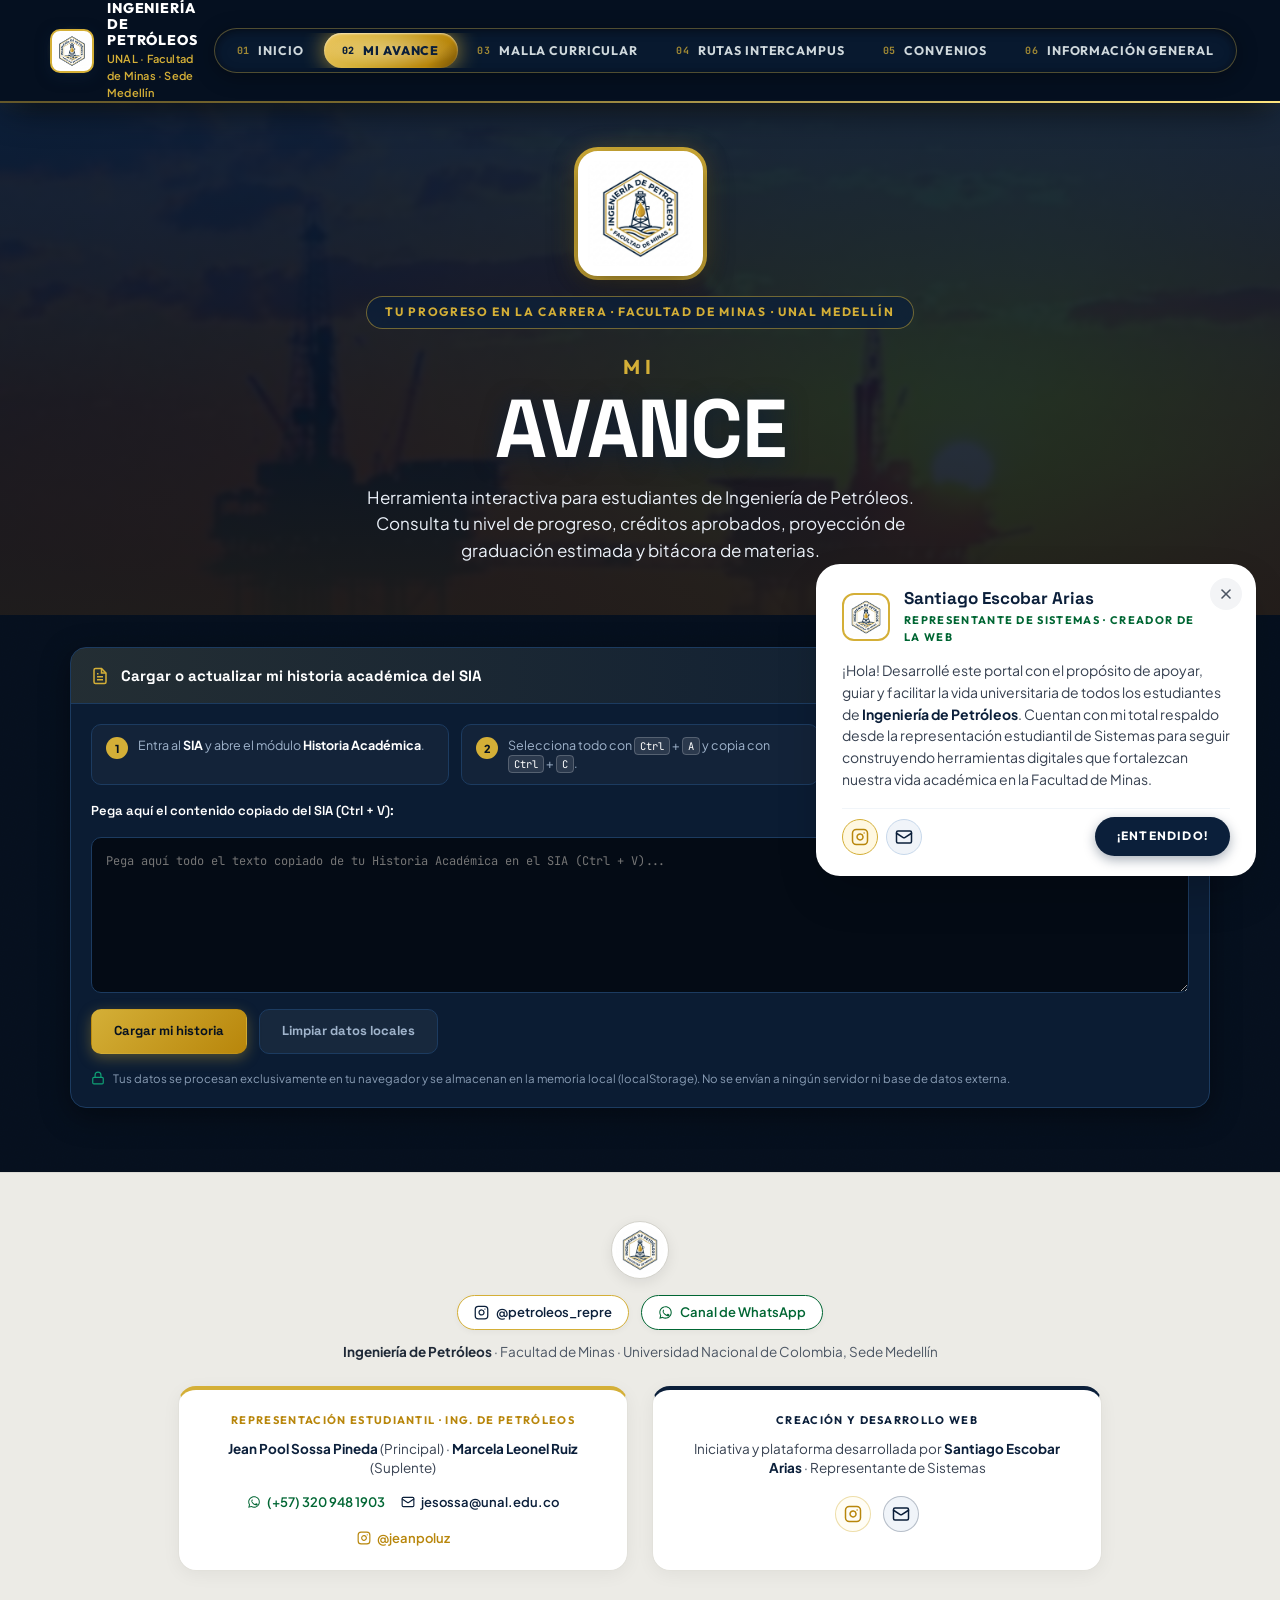
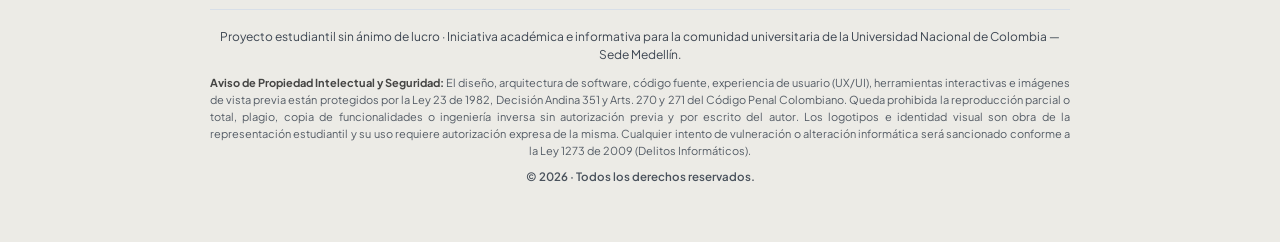
==== avance.html @ 47c6e3b4 "integración modulo Mi avance" ====
<!doctype html>
<!-- ==============================================================================
   PORTAL WEB OFICIAL · INGENIERÍA DE PETRÓLEOS · FACULTAD DE MINAS · UNAL MEDELLÍN
   Módulo Mi Avance: panel de progreso, proyección de graduación y bitácora académica.
   Plan 3533 · 172 créditos exigidos · Todos los derechos reservados © 2026.
   ============================================================================== -->
<html lang="es">
<head>
  <meta charset="utf-8">
  <meta name="viewport" content="width=device-width, initial-scale=1">
  <title>Mi Avance · Ingeniería de Petróleos UNAL Medellín</title>
  <meta name="description" content="Consulta tu nivel en la carrera de Ingeniería de Petróleos, tu proyección de graduación, créditos aprobados y materias cursadas a partir de tu historia académica del SIA.">
  <link rel="icon" type="image/png" href="img/logo-petroleos.png">
  <link rel="preconnect" href="https://fonts.googleapis.com">
  <link rel="preconnect" href="https://fonts.gstatic.com" crossorigin>
  <link rel="stylesheet" href="https://fonts.googleapis.com/css2?family=Space+Grotesk:wght@500;600;700&family=Outfit:wght@400;500;600;700;800;900&family=Plus+Jakarta+Sans:ital,wght@0,400;0,500;0,600;0,700;0,800;1,400;1,600&family=JetBrains+Mono:wght@500;700&display=swap">
  <link rel="stylesheet" href="css/base.css">
  <link rel="stylesheet" href="css/avance.css">
</head>
<body data-pagina="avance">

  <div id="barra"></div>

  <!-- PORTADA -->
  <section class="portada portada--corta foto foto--panoramica">
    <div class="contenedor portada__contenido">
      <div class="portada__logo-wrap">
        <img class="portada__logo" src="img/logo-petroleos.png" alt="Logo de Ingeniería de Petróleos · Facultad de Minas" width="115" height="115">
      </div>
      <p class="portada__lugar">Tu progreso en la carrera · Facultad de Minas · UNAL Medellín</p>
      <h1 class="portada__titulo">
        <span class="portada__antetitulo">Mi</span>
        <span class="letras-varsity">Avance</span>
      </h1>
      <p class="portada__texto">Herramienta interactiva para estudiantes de Ingeniería de Petróleos. Consulta tu nivel de progreso, créditos aprobados, proyección de graduación estimada y bitácora de materias.</p>
    </div>
  </section>

  <main>
    <section class="seccion avance" aria-label="Mi avance en la carrera">
      <div class="contenedor avance__contenedor">

        <!-- ENTRADA: CARGAR / ACTUALIZAR HISTORIA ACADÉMICA -->
        <details class="entrada" id="entrada" open>
          <summary class="entrada__resumen">
            <span class="entrada__resumen-icono" aria-hidden="true">
              <svg viewBox="0 0 24 24" fill="none" stroke="currentColor" stroke-width="2" width="18" height="18"><path d="M14 2H6a2 2 0 0 0-2 2v16a2 2 0 0 0 2 2h12a2 2 0 0 0 2-2V8z"/><polyline points="14 2 14 8 20 8"/><line x1="16" y1="13" x2="8" y2="13"/><line x1="16" y1="17" x2="8" y2="17"/><polyline points="10 9 9 9 8 9"/></svg>
            </span>
            <span class="entrada__resumen-texto">Cargar o actualizar mi historia académica del SIA</span>
            <span class="entrada__resumen-flecha" aria-hidden="true">▼</span>
          </summary>
          <div class="entrada__cuerpo">
            <ol class="entrada__pasos">
              <li><b>1</b><span>Entra al <strong>SIA</strong> y abre el módulo <strong>Historia Académica</strong>.</span></li>
              <li><b>2</b><span>Selecciona todo con <kbd>Ctrl</kbd> + <kbd>A</kbd> y copia con <kbd>Ctrl</kbd> + <kbd>C</kbd>.</span></li>
              <li><b>3</b><span>Pega aquí abajo y dale <strong>Cargar mi historia</strong>.</span></li>
            </ol>
            <label class="entrada__etiqueta" for="historia-texto">Pega aquí el contenido copiado del SIA (Ctrl + V):</label>
            <textarea id="historia-texto" class="entrada__texto" rows="7" spellcheck="false" placeholder="Pega aquí todo el texto copiado de tu Historia Académica en el SIA (Ctrl + V)..."></textarea>
            <p class="entrada__error" id="entrada-error" role="alert" hidden></p>
            <div class="entrada__acciones">
              <button type="button" class="boton-juego" id="btn-guardar">Cargar mi historia</button>
              <button type="button" class="boton-juego boton-juego--suave" id="btn-borrar">Limpiar datos locales</button>
            </div>
            <p class="entrada__privacidad">
              <svg viewBox="0 0 24 24" fill="none" stroke="currentColor" stroke-width="2" width="14" height="14" aria-hidden="true"><rect width="18" height="11" x="3" y="11" rx="2" ry="2"/><path d="M7 11V7a5 5 0 0 1 10 0v4"/></svg>
              <span>Tus datos se procesan exclusivamente en tu navegador y se almacenan en la memoria local (localStorage). No se envían a ningún servidor ni base de datos externa.</span>
            </p>
          </div>
        </details>

        <!-- PANTALLA DE JUEGO / AVANCE -->
        <div id="avance-juego" hidden></div>

      </div>
    </section>
  </main>

  <div id="pie"></div>

  <!-- SCRIPTS -->
  <script src="js/comun.js"></script>
  <script src="js/avance-lector.js"></script>
  <script src="js/avance.js"></script>
</body>
</html>
---- css/base.css ----
/**
 * PLATAFORMA DIGITAL · INGENIERÍA DE PETRÓLEOS (UNAL MEDELLÍN)
 * Diseño y Estilos por: Santiago Escobar Arias · Representante de Sistemas
 * © 2026 Santiago Escobar Arias. Todos los derechos reservados.
 * Obra protegida por la Ley 23 de 1982 y Decisión 351 (CAN).
 */
/* =========================================================
   INGENIERÍA DE PETRÓLEOS · UNAL MEDELLÍN — ESTILOS COMUNES
   Los usan todas las páginas (módulos).
   1. Variables y base
   2. Fondos con fotos
   3. Barra superior y navegación
   4. Portada
   5. Títulos de sección y mensajes
   6. Pie (Diseño con dos tarjetas oficiales)
   7. Mensaje flotante de bienvenida (Diseño modal oficial)
   ========================================================= */


/* ---------- 1. Variables y base ---------- */

:root {
  /* Paleta Oficial Ingeniería de Petróleos */
  --azul-petroleo: #0B1F3A;        /* Primario: Profundo, navegación, encabezados */
  --dorado-ambar: #D4AF37;         /* Acento: Dorado / Ámbar de hidrocarburos y excelencia */
  --dorado-suave: #FBF4D8;         /* Fondo suave de insignias y elementos secundarios */
  --negro-crudo: #1C1C1C;          /* Secundario: Contraste profundo, texto principal */
  --verde-minas: #006633;          /* Institucional: Verde oficial Facultad de Minas */
  --gris-arena: #F5F7FA;           /* Fondo claro: Gris arena moderno y limpio */
  --azul-acero: #1A3E6D;

  /* Aliases para compatibilidad total con módulos existentes */
  --azul-marino: #0B1F3A;          /* Garantiza alto contraste en tabs, modales y textos */
  --verde-bosque: #006633;
  --turquesa: #D4AF37;
  --lima-vibrante: #D4AF37;
  --lima-suave: #FBF4D8;

  --color-primario: var(--azul-petroleo);
  --color-acento: var(--dorado-ambar);
  --color-secundario: var(--negro-crudo);
  --color-institucional: var(--verde-minas);

  --azul: #0B1F3A;
  --azul-oscuro: #061120;
  --azul-brillante: #1E4E8C;
  --papel: #F5F7FA;
  --tinta: #1C1C1C;
  --tinta-suave: #2E3845;
  --gris: #5A697A;
  --linea: #D8DFE8;

  /* Colores de los componentes de la malla */
  --fundamentacion: #0E4B75;       /* Azul Geológico / Ciencias Básicas */
  --disciplinar: #0B1F3A;          /* Azul Petróleo Profundo (Profesional / Disciplinar) */
  --libre: #D4AF37;                /* Dorado / Ámbar (Libre Elección) */

  /* Tipografías modernas para Ingeniería de Petróleos */
  --letra-titulo: 'Space Grotesk', 'Outfit', -apple-system, BlinkMacSystemFont, "Segoe UI", Roboto, sans-serif;
  --letra-universidad: 'Outfit', 'Plus Jakarta Sans', -apple-system, BlinkMacSystemFont, "Segoe UI", Roboto, sans-serif;
  --letra-texto: 'Plus Jakarta Sans', -apple-system, BlinkMacSystemFont, "Segoe UI", Roboto, sans-serif;
  --letra-codigo: 'JetBrains Mono', monospace;
  --letra-estrecha: 'Plus Jakarta Sans', -apple-system, BlinkMacSystemFont, "Segoe UI", Roboto, sans-serif;
}

*, *::before, *::after { box-sizing: border-box; }
[hidden] { display: none !important; }

html { scroll-behavior: smooth; }

body {
  margin: 0;
  font-family: var(--letra-texto);
  line-height: 1.55;
  color: var(--tinta);
  background: url(../img/textura.svg), var(--papel);
}

h1, h2, h3, h4, p { margin: 0; }
svg { display: block; }
button { font: inherit; color: inherit; cursor: pointer; }
a { color: var(--azul-brillante); }

.contenedor {
  width: min(1180px, 100% - 32px);
  margin-inline: auto;
}

.solo-lectores {
  position: absolute;
  width: 1px; height: 1px;
  overflow: hidden;
  clip-path: inset(50%);
  white-space: nowrap;
}

@keyframes aparecer {
  from { opacity: 0; transform: translateY(8px); }
  to { opacity: 1; transform: none; }
}


/* ---------- 2. Fondos con fotos de la Facultad de Minas / Entorno Energético ---------- */

.foto {
  position: relative;
  isolation: isolate;
  overflow: hidden;
  background-color: var(--azul-petroleo);
}
.foto::before,
.foto::after {
  content: '';
  position: absolute;
  z-index: -1;
}
.foto::before {
  inset: -14px;
  background-size: cover;
  background-position: center;
  filter: blur(2px);
}
.foto::after {
  inset: 0;
  background: linear-gradient(180deg, rgba(11, 31, 58, 0.94) 0%, rgba(7, 20, 38, 0.88) 58%, rgba(28, 28, 28, 0.96) 100%);
}
.foto--entrada::before { background-image: url(../img/campus-entrada.jpg); }
.foto--panoramica::before,
.foto--edificio::before { background-image: url(../img/campus-edificio.jpg); }


/* ---------- 3. Barra superior y navegación ---------- */

.barra {
  position: sticky;
  top: 0;
  z-index: 100;
  background: rgba(6, 17, 33, 0.92);
  backdrop-filter: blur(20px);
  -webkit-backdrop-filter: blur(20px);
  border-bottom: 2px solid rgba(212, 175, 55, 0.45);
  box-shadow: 0 12px 36px -10px rgba(0, 0, 0, 0.8), 0 0 20px rgba(212, 175, 55, 0.1);
  transition: background .2s ease, box-shadow .2s ease;
}

/* Línea de oleoducto / haz de energía superior */
.barra::after {
  content: '';
  position: absolute;
  bottom: -2px;
  left: 0;
  right: 0;
  height: 2px;
  background: linear-gradient(90deg, 
    transparent 0%, 
    rgba(212, 175, 55, 0.2) 15%, 
    #FFE57F 50%, 
    rgba(212, 175, 55, 0.2) 85%, 
    transparent 100%);
  background-size: 200% 100%;
  animation: flujoPipeline 6s linear infinite;
  pointer-events: none;
}

@keyframes flujoPipeline {
  0% { background-position: 100% 0; }
  100% { background-position: -100% 0; }
}

.barra__contenido {
  display: flex;
  align-items: center;
  justify-content: space-between;
  gap: 16px;
  min-height: 68px;
}

.barra__marca {
  display: flex;
  align-items: center;
  gap: 13px;
  color: #fff;
  text-decoration: none;
  transition: transform .2s ease;
}

.barra__marca:hover {
  transform: translateY(-1px);
}

.barra__escudo {
  width: 44px;
  height: 44px;
  flex: none;
  display: flex;
  align-items: center;
  justify-content: center;
  position: relative;
}

.barra__escudo-halo {
  position: absolute;
  inset: -4px;
  border-radius: 14px;
  background: radial-gradient(circle, rgba(212, 175, 55, 0.6) 0%, transparent 70%);
  opacity: 0.6;
  animation: haloBreathing 3s ease-in-out infinite alternate;
  pointer-events: none;
}

@keyframes haloBreathing {
  0% { transform: scale(0.95); opacity: 0.3; }
  100% { transform: scale(1.12); opacity: 0.8; }
}

.barra__escudo-img {
  width: 44px;
  height: 44px;
  border-radius: 10px;
  object-fit: contain;
  padding: 2px;
  border: 2px solid var(--dorado-ambar);
  background: #ffffff;
  display: block;
  box-shadow: 0 4px 14px rgba(11, 31, 58, 0.5);
  position: relative;
  z-index: 1;
}

.barra__texto {
  display: flex;
  flex-direction: column;
}

.barra__carrera-nombre {
  font-family: var(--letra-universidad);
  font-size: 14px;
  font-weight: 800;
  line-height: 1.15;
  letter-spacing: .06em;
  text-transform: uppercase;
  color: #ffffff;
}

.barra__carrera-facultad {
  font-family: var(--letra-texto);
  font-size: 11px;
  letter-spacing: .02em;
  color: var(--dorado-ambar);
  font-weight: 600;
  margin-top: 2px;
}

/* =========================================================
   MANIFOLD DE NAVEGACIÓN: OLEODUCTO DINÁMICO DE CRUDO
   ========================================================= */

.nav-manifold {
  position: relative;
  display: inline-flex;
  align-items: center;
  background: rgba(11, 31, 58, 0.65);
  border: 1.5px solid rgba(212, 175, 55, 0.35);
  border-radius: 999px;
  padding: 4px;
  box-shadow: inset 0 2px 10px rgba(0, 0, 0, 0.5), 0 4px 20px rgba(0, 0, 0, 0.35);
  isolation: isolate;
}

/* Tubería / Pista interna del fluido */
.nav-manifold__tuberia {
  position: absolute;
  inset: 4px;
  border-radius: 999px;
  pointer-events: none;
  overflow: hidden;
  z-index: 1;
}

/* El bloque o gota de crudo líquido que se desplaza hacia la pestaña seleccionada */
.nav-manifold__crudo-slider {
  position: absolute;
  top: 0;
  bottom: 0;
  left: 0;
  width: 0;
  border-radius: 999px;
  background: linear-gradient(135deg, #ECC862 0%, #D4AF37 40%, #B8860B 80%, #704E07 100%);
  box-shadow: 0 0 22px rgba(212, 175, 55, 0.75), inset 0 1px 2px rgba(255, 255, 255, 0.6);
  pointer-events: none;
  transform-origin: center;
  will-change: left, width, transform;
}

/* Estilo y onda de viscosidad mientras el crudo viaja */
.nav-manifold__crudo-slider.is-fluyendo {
  background: linear-gradient(90deg, 
    #704E07 0%, 
    #B8860B 20%, 
    #FFE57F 50%, 
    #D4AF37 80%, 
    #704E07 100%);
  background-size: 200% 100%;
  animation: crudoSurge .45s linear infinite;
  box-shadow: 0 0 28px rgba(255, 229, 127, 0.9), inset 0 0 8px rgba(255, 255, 255, 0.8);
}

@keyframes crudoSurge {
  0% { background-position: 100% 0; }
  100% { background-position: -100% 0; }
}

.crudo-slider__onda {
  position: absolute;
  inset: 0;
  border-radius: 999px;
  background: radial-gradient(ellipse at 50% 50%, rgba(255, 255, 255, 0.45) 0%, transparent 70%);
  opacity: 0.7;
}

.crudo-slider__gota {
  position: absolute;
  right: -4px;
  top: 50%;
  transform: translateY(-50%);
  width: 8px;
  height: 8px;
  border-radius: 50%;
  background: #FFE57F;
  box-shadow: 0 0 8px #FFE57F;
  opacity: 0;
  transition: opacity .2s;
}

.nav-manifold__crudo-slider.is-fluyendo .crudo-slider__gota {
  opacity: 1;
}

/* Estaciones de la tubería */
.nav-manifold__estaciones {
  position: relative;
  z-index: 2;
  display: flex;
  align-items: center;
  gap: 2px;
}

.nav-estacion {
  position: relative;
  display: inline-flex;
  align-items: center;
  gap: 8px;
  padding: 8px 18px;
  border-radius: 999px;
  text-decoration: none;
  font-family: var(--letra-universidad);
  font-size: 12.5px;
  font-weight: 700;
  letter-spacing: .07em;
  text-transform: uppercase;
  color: #CFD8DC;
  background: transparent;
  border: none;
  white-space: nowrap;
  cursor: pointer;
  transition: color .2s ease;
  user-select: none;
}

.nav-estacion__cod {
  font-family: var(--letra-codigo);
  font-size: 10px;
  color: var(--dorado-ambar);
  opacity: 0.75;
  transition: color .2s, opacity .2s;
}

.nav-estacion:hover {
  color: #FFE57F;
}

.nav-estacion:hover .nav-estacion__cod {
  opacity: 1;
  color: #FFE57F;
}

/* Pestaña activa: iluminada directamente por el crudo líquido */
.nav-estacion.is-activa {
  color: var(--azul-petroleo) !important;
  font-weight: 800;
}

.nav-estacion.is-activa .nav-estacion__cod {
  color: var(--azul-petroleo) !important;
  opacity: 1;
  font-weight: 800;
}

.nav-estacion__pulso {
  width: 6px;
  height: 6px;
  border-radius: 50%;
  background: var(--azul-petroleo);
  box-shadow: 0 0 0 0 rgba(11, 31, 58, 0.6);
  animation: pulsoEstacion 1.8s infinite;
  margin-left: 2px;
}

@keyframes pulsoEstacion {
  0% { box-shadow: 0 0 0 0 rgba(11, 31, 58, 0.8); }
  70% { box-shadow: 0 0 0 6px rgba(11, 31, 58, 0); }
  100% { box-shadow: 0 0 0 0 rgba(11, 31, 58, 0); }
}

.nav-estacion:focus-visible {
  outline: 2px solid var(--dorado-ambar);
  outline-offset: 2px;
}

/* Botón menú móvil (oculto en pantallas grandes) */
.barra__boton-menu {
  display: none;
  align-items: center;
  gap: 8px;
  padding: 8px 14px;
  border-radius: 999px;
  border: 1.5px solid rgba(212, 175, 55, 0.4);
  background: rgba(255, 255, 255, 0.08);
  color: #fff;
  font-family: var(--letra-universidad);
  font-size: 12px;
  letter-spacing: .1em;
  text-transform: uppercase;
  font-weight: 600;
  transition: background .15s, border-color .15s, color .15s, transform .1s;
}
.barra__boton-menu:hover {
  background: rgba(255, 255, 255, 0.2);
  border-color: #fff;
}
.barra__boton-menu:active {
  transform: scale(0.97);
}
.barra__boton-menu:focus-visible {
  outline: 3px solid var(--dorado-ambar);
  outline-offset: 2px;
}
.barra__icono {
  width: 18px;
  height: 18px;
  display: flex;
  align-items: center;
  justify-content: center;
}
.barra__icono svg {
  width: 18px;
  height: 18px;
}
.barra__icono--cerrar {
  display: none;
}

/* Estado abierto en la barra */
.barra.is-menu-abierto .barra__boton-menu {
  background: #fff;
  color: var(--azul-petroleo);
  border-color: var(--dorado-ambar);
}
.barra.is-menu-abierto .barra__icono--abrir {
  display: none;
}
.barra.is-menu-abierto .barra__icono--cerrar {
  display: flex;
}


/* ---------- 4. Portada ---------- */

.portada__contenido {
  display: flex;
  flex-direction: column;
  align-items: center;
  text-align: center;
  padding: 72px 0 80px;
}
.portada--corta .portada__contenido { padding: 48px 0 52px; }

.portada__lugar {
  display: inline-flex;
  align-items: center;
  gap: 8px;
  padding: 6px 18px;
  border-radius: 999px;
  background: rgba(11, 31, 58, 0.75);
  border: 1.5px solid rgba(212, 175, 55, 0.5);
  color: var(--dorado-ambar);
  font-family: var(--letra-universidad);
  font-size: 12px;
  font-weight: 700;
  letter-spacing: .14em;
  text-transform: uppercase;
  margin-bottom: 16px;
  backdrop-filter: blur(8px);
}
.portada__titulo { margin-top: 6px; }
.portada__antetitulo {
  display: block;
  font-family: var(--letra-universidad);
  font-size: clamp(14px, 2.2vw, 20px);
  letter-spacing: .25em;
  text-transform: uppercase;
  color: var(--dorado-ambar);
  font-weight: 700;
  margin-bottom: 6px;
}

/* Tipografía de portada moderna para Petróleos */
.letras-varsity {
  position: relative;
  display: inline-block;
  font-family: var(--letra-titulo);
  font-weight: 800;
  font-size: clamp(48px, 9vw, 98px);
  line-height: 1;
  letter-spacing: -0.02em;
  text-transform: uppercase;
  color: #ffffff;
  text-shadow: 0 4px 22px rgba(11, 31, 58, 0.85);
}
.portada--corta .letras-varsity { font-size: clamp(40px, 7vw, 82px); }
.letras-varsity--sub {
  display: block;
  margin-top: 4px;
  font-size: clamp(44px, 8.5vw, 92px);
  letter-spacing: -0.01em;
  background: linear-gradient(135deg, #FFE57F 0%, #D4AF37 50%, #F5C518 100%);
  -webkit-background-clip: text;
  -webkit-text-fill-color: transparent;
  filter: drop-shadow(0 4px 18px rgba(11, 31, 58, 0.7));
}
.letras-varsity::before {
  display: none;
}

.portada__logo-wrap {
  margin-bottom: 20px;
}
.portada__logo {
  width: 125px;
  height: 125px;
  border-radius: 20px;
  object-fit: contain;
  padding: 6px;
  border: 4px solid #fff;
  box-shadow: 0 10px 30px rgba(0, 0, 0, .45), 0 0 0 4px var(--dorado-ambar), 0 0 24px rgba(212, 175, 55, 0.35);
  background: #fff;
  display: block;
  margin: 0 auto;
  transition: transform .25s ease;
}
.portada__logo:hover {
  transform: scale(1.05);
}

.portada__subtitulo {
  margin-top: 14px;
  font-family: var(--letra-titulo);
  font-size: clamp(24px, 4.2vw, 44px);
  letter-spacing: .02em;
  text-transform: uppercase;
  font-weight: 700;
  color: #fff;
}
.portada__texto {
  max-width: 620px;
  margin-top: 14px;
  font-size: 17px;
  color: #eaf0f8;
}

.portada__cifras {
  display: flex;
  flex-wrap: wrap;
  justify-content: center;
  margin: 36px 0 0;
  padding: 4px;
  list-style: none;
  border: 1.5px solid rgba(212, 175, 55, .4);
  border-radius: 24px;
  background: rgba(11, 31, 58, .85);
  backdrop-filter: blur(10px);
  box-shadow: 0 14px 34px -10px rgba(0,0,0,0.45);
}
.portada__cifras li {
  display: flex;
  flex-direction: column;
  align-items: center;
  justify-content: center;
  min-width: 130px;
  padding: 12px 24px;
  font-family: var(--letra-titulo);
  font-weight: 700;
  font-size: 26px;
  line-height: 1.1;
  letter-spacing: .02em;
  text-transform: uppercase;
  color: var(--dorado-ambar);
}
.portada__cifras li + li { border-left: 1px solid rgba(255, 255, 255, .25); }
.portada__cifras small {
  margin-top: 3px;
  font-family: var(--letra-texto);
  font-weight: 600;
  font-size: 12px;
  letter-spacing: .02em;
  text-transform: none;
  color: #FBF4D8;
}

.portada__boton {
  display: inline-flex;
  align-items: center;
  gap: 12px;
  height: 54px;
  margin-top: 28px;
  padding: 0 28px;
  border-radius: 999px;
  background: var(--dorado-ambar);
  color: var(--negro-crudo);
  font-family: var(--letra-universidad);
  font-weight: 700;
  font-size: 14.5px;
  letter-spacing: .08em;
  text-transform: uppercase;
  text-decoration: none;
  box-shadow: 0 8px 24px -4px rgba(212, 175, 55, .5), 0 0 0 3px rgba(11, 31, 58, 0.4);
  transition: transform .15s, background .15s, box-shadow .15s;
}
.portada__boton:hover {
  transform: translateY(-2px);
  background: #f7e8a4;
  box-shadow: 0 12px 28px -4px rgba(212, 175, 55, .65), 0 0 0 3px var(--dorado-ambar);
}
.portada__boton svg { width: 18px; height: 18px; color: var(--negro-crudo); }

.portada__acciones {
  display: flex;
  flex-wrap: wrap;
  align-items: center;
  justify-content: center;
  gap: 16px;
  margin-top: 28px;
}
.portada__acciones .portada__boton {
  margin-top: 0;
}
.portada__boton--secundario {
  background: rgba(11, 31, 58, .85);
  color: #fff;
  border: 1.5px solid rgba(212, 175, 55, .5);
  box-shadow: 0 10px 24px -10px rgba(0, 0, 0, .5);
}
.portada__boton--secundario:hover {
  background: var(--azul-petroleo);
  border-color: var(--dorado-ambar);
  color: #fff;
  box-shadow: 0 12px 26px -8px rgba(212, 175, 55, .4);
}
.portada__boton--secundario svg {
  color: var(--dorado-ambar);
}


/* ---------- 5. Títulos de sección y mensajes ---------- */

.seccion { padding: 72px 0; }

.seccion-titulo {
  max-width: 680px;
  margin: 0 auto 40px;
  text-align: center;
}
.seccion-titulo__antetitulo {
  font-family: var(--letra-universidad);
  font-size: 12.5px;
  font-weight: 700;
  letter-spacing: .2em;
  text-transform: uppercase;
  color: var(--dorado-ambar);
}
.seccion-titulo h2 {
  margin-top: 6px;
  font-family: var(--letra-titulo);
  font-weight: 700;
  font-size: clamp(30px, 4.5vw, 44px);
  line-height: 1.15;
  color: var(--azul-petroleo);
  -webkit-text-stroke: 0;
  filter: none;
}
.seccion-titulo__intro { margin-top: 12px; font-size: 16.5px; color: var(--tinta-suave); }

.aviso {
  max-width: 560px;
  margin: 40px auto;
  padding: 22px 24px;
  border: 2px dashed var(--dorado-ambar);
  border-radius: 18px;
  background: #fff;
  text-align: center;
  color: var(--tinta-suave);
}
.aviso strong { color: var(--azul-petroleo); }
.aviso code {
  padding: 2px 6px;
  border-radius: 6px;
  background: #eef3f9;
  font-size: 14px;
}

.cargando {
  padding: 48px 0;
  text-align: center;
  font-family: var(--letra-universidad);
  letter-spacing: .2em;
  text-transform: uppercase;
  font-size: 13px;
  color: var(--gris);
}


/* ---------- 6. Pie de Página (Idéntico al diseño con 2 tarjetas) ---------- */

.pie {
  background: #ecebe6;
  border-top: 1px solid #dddcd6;
  padding: 48px 16px 56px;
  display: flex;
  flex-direction: column;
  align-items: center;
  gap: 24px;
}

.pie__marca-central {
  display: flex;
  flex-direction: column;
  align-items: center;
  text-align: center;
  gap: 12px;
  max-width: 680px;
  margin: 0 auto;
}

.pie__escudo {
  width: 58px;
  height: 58px;
  display: flex;
  align-items: center;
  justify-content: center;
  margin-bottom: 2px;
}

.pie__escudo-img {
  width: 58px;
  height: 58px;
  border-radius: 50%;
  object-fit: contain;
  background: #ffffff;
  padding: 4px;
  border: 1px solid #d4d3cc;
  box-shadow: 0 4px 14px rgba(0, 0, 0, 0.08);
  display: block;
}

.pie__pildoras-carrera {
  display: inline-flex;
  align-items: center;
  justify-content: center;
  gap: 12px;
  flex-wrap: wrap;
  margin-top: 2px;
}

.pie__pildora {
  display: inline-flex;
  align-items: center;
  gap: 7px;
  padding: 6px 16px;
  border-radius: 999px;
  background: #ffffff;
  border: 1px solid #dfded8;
  font-size: 13px;
  font-weight: 600;
  text-decoration: none;
  box-shadow: 0 2px 6px rgba(0, 0, 0, 0.04);
  transition: transform .15s, border-color .15s, box-shadow .15s;
}

.pie__pildora:hover {
  transform: translateY(-1px);
  box-shadow: 0 4px 12px rgba(0, 0, 0, 0.08);
}

.pie__pildora--ig {
  color: var(--azul-petroleo);
  border-color: var(--dorado-ambar);
}
.pie__pildora--ig:hover {
  background: rgba(212, 175, 55, 0.1);
  border-color: var(--azul-petroleo);
}

.pie__pildora--wpp {
  color: var(--verde-minas);
  border-color: var(--verde-minas);
}
.pie__pildora--wpp:hover {
  background: rgba(0, 102, 51, 0.08);
  border-color: var(--verde-minas);
}

.pie__pildora--drive {
  color: var(--azul-petroleo);
  border-color: var(--dorado-ambar);
}
.pie__pildora--drive:hover {
  background: rgba(212, 175, 55, 0.12);
  border-color: var(--azul-petroleo);
}

.pie__titulo-carrera {
  font-size: 13.5px;
  color: #4b5563;
  line-height: 1.5;
  margin: 0;
}

.pie__titulo-carrera strong {
  color: #1f2937;
  font-weight: 700;
}

/* Rejilla de dos tarjetas */
.pie__tarjetas-grid {
  display: grid;
  grid-template-columns: repeat(2, minmax(320px, 450px));
  justify-content: center;
  gap: 24px;
  width: min(940px, 100%);
  margin: 0 auto;
}

.pie__tarjeta {
  background: #ffffff;
  border-radius: 18px;
  padding: 22px 24px;
  box-shadow: 0 4px 18px rgba(0, 0, 0, 0.05);
  border: 1px solid #e2e1db;
  text-align: center;
  display: flex;
  flex-direction: column;
  align-items: center;
  gap: 10px;
  position: relative;
  overflow: hidden;
}

.pie__tarjeta--representacion {
  border-top: 4px solid var(--dorado-ambar);
}

.pie__tarjeta--desarrollo {
  border-top: 4px solid var(--azul-petroleo);
}

.pie__tarjeta-sub {
  font-family: var(--letra-universidad);
  font-size: 11px;
  font-weight: 700;
  letter-spacing: .12em;
  text-transform: uppercase;
}

.pie__tarjeta--representacion .pie__tarjeta-sub {
  color: #B8860B;
}

.pie__tarjeta--desarrollo .pie__tarjeta-sub {
  color: var(--azul-petroleo);
}

.pie__tarjeta-nombre {
  font-size: 13.5px;
  line-height: 1.45;
  color: #374151;
  margin: 0;
}

.pie__tarjeta-nombre strong {
  color: var(--azul-petroleo);
  font-weight: 700;
}

.pie__tarjeta-enlaces {
  display: flex;
  align-items: center;
  justify-content: center;
  gap: 16px;
  flex-wrap: wrap;
  margin-top: 4px;
}

.pie__tarjeta-enlaces--segunda {
  margin-top: 0;
}

.pie__enlace-contacto {
  display: inline-flex;
  align-items: center;
  gap: 6px;
  font-size: 13px;
  text-decoration: none;
  font-weight: 600;
  transition: color .15s, transform .15s;
}

.pie__enlace-contacto:hover {
  transform: translateY(-1px);
}

.pie__enlace-contacto--wpp {
  color: var(--verde-minas);
}
.pie__enlace-contacto--wpp:hover {
  color: #0b8043;
}

.pie__enlace-contacto--correo {
  color: var(--azul-petroleo);
}
.pie__enlace-contacto--correo:hover {
  color: var(--dorado-ambar);
}

.pie__enlace-contacto--ig {
  color: #B8860B;
}
.pie__enlace-contacto--ig:hover {
  color: var(--azul-petroleo);
}

.pie__tarjeta-enlaces--iconos {
  gap: 12px;
  margin-top: 8px;
}

.pie__enlace-contacto--icono {
  width: 36px;
  height: 36px;
  border-radius: 50%;
  display: inline-flex;
  align-items: center;
  justify-content: center;
  background: #f8fafc;
  border: 1.5px solid #e2e8f0;
  transition: all .2s ease;
  padding: 0;
}

.pie__enlace-contacto--icono.pie__enlace-contacto--ig {
  color: #B8860B;
  border-color: rgba(212, 175, 55, 0.4);
  background: #fffdf5;
}

.pie__enlace-contacto--icono.pie__enlace-contacto--ig:hover {
  background: #B8860B;
  color: #ffffff;
  border-color: #B8860B;
  transform: translateY(-2px);
  box-shadow: 0 4px 12px rgba(184, 134, 11, 0.3);
}

.pie__enlace-contacto--icono.pie__enlace-contacto--correo {
  color: var(--azul-petroleo);
  border-color: rgba(11, 31, 58, 0.25);
  background: #f0f4f9;
}

.pie__enlace-contacto--icono.pie__enlace-contacto--correo:hover {
  background: var(--azul-petroleo);
  color: #ffffff;
  border-color: var(--azul-petroleo);
  transform: translateY(-2px);
  box-shadow: 0 4px 12px rgba(11, 31, 58, 0.3);
}


/* ---------- 7. Mensaje flotante de bienvenida (Diseño modal oficial) ---------- */

.toast-autor {
  position: fixed;
  bottom: 24px;
  right: 24px;
  z-index: 9999;
  max-width: 440px;
  width: calc(100% - 32px);
  pointer-events: none;
  opacity: 0;
  transform: translateY(24px) scale(0.96);
  transition: opacity .35s cubic-bezier(0.16, 1, 0.3, 1), transform .35s cubic-bezier(0.16, 1, 0.3, 1);
}

.toast-autor.is-visible {
  pointer-events: auto;
  opacity: 1;
  transform: translateY(0) scale(1);
}

.toast-autor.is-hiding {
  opacity: 0;
  transform: translateY(16px) scale(0.95);
}

.toast-autor__tarjeta {
  background: #ffffff;
  border-radius: 24px;
  padding: 24px 26px 20px;
  box-shadow: 0 20px 48px -10px rgba(0, 0, 0, 0.22), 0 0 0 1px rgba(0, 0, 0, 0.06);
  display: flex;
  flex-direction: column;
  gap: 14px;
  position: relative;
}

.toast-autor__cerrar {
  position: absolute;
  top: 14px;
  right: 14px;
  width: 32px;
  height: 32px;
  border-radius: 50%;
  background: #f3f4f6;
  border: none;
  color: #4b5563;
  display: grid;
  place-items: center;
  cursor: pointer;
  transition: background .15s, color .15s, transform .1s;
}

.toast-autor__cerrar:hover {
  background: #e5e7eb;
  color: #111827;
  transform: scale(1.05);
}

.toast-autor__cabecera {
  display: flex;
  align-items: center;
  gap: 14px;
  padding-right: 32px;
}

.toast-autor__avatar {
  width: 48px;
  height: 48px;
  border-radius: 12px;
  border: 2px solid var(--dorado-ambar);
  padding: 2px;
  background: #ffffff;
  flex-shrink: 0;
  overflow: hidden;
}

.toast-autor__avatar-img {
  width: 100%;
  height: 100%;
  object-fit: contain;
  border-radius: 10px;
  display: block;
}

.toast-autor__titulos {
  display: flex;
  flex-direction: column;
  gap: 2px;
}

.toast-autor__nombre {
  font-family: var(--letra-titulo);
  font-size: 17px;
  font-weight: 700;
  color: var(--azul-petroleo);
  line-height: 1.2;
}

.toast-autor__cargo {
  font-family: var(--letra-universidad);
  font-size: 11px;
  font-weight: 700;
  letter-spacing: .12em;
  text-transform: uppercase;
  color: var(--verde-minas);
  margin-top: 2px;
}

.toast-autor__mensaje {
  font-size: 14px;
  line-height: 1.55;
  color: #374151;
  margin: 0;
}

.toast-autor__mensaje strong {
  color: var(--azul-petroleo);
  font-weight: 700;
}

.toast-autor__pildoras {
  display: flex;
  flex-wrap: wrap;
  gap: 8px;
  margin-top: 2px;
}

.toast-autor__pildora {
  display: inline-flex;
  align-items: center;
  gap: 6px;
  border-radius: 999px;
  padding: 6px 14px;
  font-size: 12.5px;
  font-weight: 600;
  text-decoration: none;
  transition: transform .15s, box-shadow .15s;
}

.toast-autor__pildora:hover {
  transform: translateY(-1px);
}

.toast-autor__pildora--wpp {
  background: #ecfdf5;
  border: 1px solid #a7f3d0;
  color: var(--verde-minas);
}

.toast-autor__pildora--ig {
  background: #fff8e1;
  border: 1px solid var(--dorado-ambar);
  color: #B8860B;
}

.toast-autor__pildora--correo {
  background: #f0f4f9;
  border: 1px solid #c7d8eb;
  color: var(--azul-petroleo);
}

.toast-autor__acciones {
  display: flex;
  align-items: center;
  justify-content: space-between;
  gap: 12px;
  margin-top: 4px;
  padding-top: 8px;
  border-top: 1px solid #f1f5f9;
}

.toast-autor__iconos {
  display: flex;
  align-items: center;
  gap: 8px;
}

.toast-autor__icono {
  width: 36px;
  height: 36px;
  border-radius: 50%;
  display: inline-flex;
  align-items: center;
  justify-content: center;
  text-decoration: none;
  transition: all .2s ease;
}

.toast-autor__icono--ig {
  background: #fff8e1;
  border: 1.5px solid var(--dorado-ambar);
  color: #B8860B;
}

.toast-autor__icono--ig:hover {
  background: #B8860B;
  color: #ffffff;
  transform: translateY(-2px);
  box-shadow: 0 4px 12px rgba(184, 134, 11, 0.3);
}

.toast-autor__icono--correo {
  background: #f0f4f9;
  border: 1.5px solid #c7d8eb;
  color: var(--azul-petroleo);
}

.toast-autor__icono--correo:hover {
  background: var(--azul-petroleo);
  color: #ffffff;
  transform: translateY(-2px);
  box-shadow: 0 4px 12px rgba(11, 31, 58, 0.3);
}

.toast-autor__btn-ok {
  background: var(--azul-petroleo);
  color: #ffffff;
  border: none;
  border-radius: 999px;
  padding: 10px 22px;
  font-family: var(--letra-universidad);
  font-size: 12px;
  font-weight: 700;
  letter-spacing: .1em;
  text-transform: uppercase;
  cursor: pointer;
  width: fit-content;
  margin-top: 0;
  box-shadow: 0 4px 12px rgba(11, 31, 58, 0.35);
  transition: background .15s, transform .1s;
}

.toast-autor__btn-ok:hover {
  background: var(--dorado-ambar);
  color: var(--negro-crudo);
  transform: translateY(-1px);
}


/* ---------- Tablet y móvil ---------- */

@keyframes menuDesplegar {
  from {
    opacity: 0;
    transform: translateY(-8px);
  }
  to {
    opacity: 1;
    transform: translateY(0);
  }
}

@media (min-width: 981px) and (max-width: 1140px) {
  .nav-estacion {
    padding: 8px 12px;
    font-size: 11.5px;
    gap: 6px;
  }
}

@media (max-width: 980px) {
  .barra__contenido {
    min-height: 58px;
    padding-block: 8px;
  }
  .barra__boton-menu {
    display: inline-flex;
    flex-shrink: 0;
  }
  .nav-manifold {
    display: none;
    position: absolute;
    top: 100%;
    left: 0;
    right: 0;
    background: rgba(6, 17, 33, 0.98);
    backdrop-filter: blur(20px);
    -webkit-backdrop-filter: blur(20px);
    border-radius: 0;
    border: none;
    border-bottom: 3.5px solid var(--dorado-ambar);
    box-shadow: 0 16px 36px -6px rgba(0, 0, 0, .85);
    padding: 16px;
    flex-direction: column;
    max-height: calc(100vh - 65px);
    overflow-y: auto;
  }
  .barra.is-menu-abierto .nav-manifold {
    display: flex;
    animation: menuDesplegar .2s ease-out;
  }
  .nav-manifold__tuberia {
    display: none;
  }
  .nav-manifold__estaciones {
    flex-direction: column;
    width: 100%;
    gap: 8px;
  }
  .nav-estacion {
    width: 100%;
    justify-content: flex-start;
    padding: 12px 18px;
    border-radius: 12px;
    background: rgba(255, 255, 255, 0.05);
    border: 1px solid rgba(212, 175, 55, 0.2);
    color: #fff;
  }
  .nav-estacion.is-activa {
    background: var(--dorado-ambar) !important;
    color: var(--azul-petroleo) !important;
    border-color: #FFF3C4;
    font-weight: 800;
  }
}

@media (max-width: 720px) {
  .portada__contenido { padding: 48px 0 56px; }
  .portada__cifras li { min-width: 50%; }
  .portada__cifras li:nth-child(odd) { border-left: 0; }
  .portada__cifras li:nth-child(n + 3) { border-top: 1px solid rgba(255, 255, 255, .25); }
  .seccion { padding: 52px 0; }

  .pie__tarjetas-grid {
    grid-template-columns: 1fr;
  }
}

@media (max-width: 480px) {
  .toast-autor {
    bottom: 12px;
    right: 12px;
    left: 12px;
    width: auto;
    max-width: none;
  }
  .toast-autor__tarjeta {
    padding: 18px 18px 16px;
  }
  .toast-autor__acciones {
    flex-direction: column-reverse;
    gap: 12px;
  }
  .toast-autor__iconos {
    justify-content: center;
    width: 100%;
  }
  .toast-autor__btn-ok {
    text-align: center;
    width: 100%;
  }
  .barra__escudo,
  .barra__escudo-img {
    width: 38px;
    height: 38px;
  }
  .barra__texto {
    font-size: 12px;
    letter-spacing: .04em;
  }
  .barra__texto small {
    font-size: 10.5px;
  }
  .barra__boton-menu {
    padding: 7px 11px;
    font-size: 11px;
  }
}

/* ---------- Pie legal y derechos de autor ---------- */


/* ---------- Aviso Legal y Propiedad Intelectual ---------- */
.pie__legal {
  display: flex;
  flex-direction: column;
  align-items: center;
  gap: 10px;
  max-width: 860px;
  margin: 14px auto 0;
  padding-top: 18px;
  border-top: 1px solid var(--linea, rgba(0, 0, 0, 0.12));
  text-align: center;
}

.pie__legal-texto {
  font-family: var(--letra-texto, sans-serif);
  font-size: 12px;
  color: var(--tinta-suave, #555555);
  line-height: 1.5;
  margin: 0;
  opacity: 0.92;
}

.pie__legal-aviso {
  font-family: var(--letra-texto, sans-serif);
  font-size: 11px;
  color: var(--tinta-suave, #666666);
  line-height: 1.55;
  margin: 0;
  opacity: 0.8;
  text-align: justify;
  text-align-last: center;
}

.pie__legal-aviso strong {
  color: var(--tinta, #222222);
}

.pie__copyright {
  font-family: var(--letra-texto, sans-serif);
  font-size: 11.5px;
  font-weight: 600;
  color: var(--tinta-suave, #555555);
  line-height: 1.4;
  margin: 0;
  opacity: 0.85;
}
---- css/avance.css ----
/* ==============================================================================
   PORTAL WEB OFICIAL · INGENIERÍA DE PETRÓLEOS · UNAL SEDE MEDELLÍN
   ESTILOS DEL MÓDULO MI AVANCE
   Diseñado para alta legibilidad, estética petrolera profunda (navy, ambar/dorado y verde minas)
   y total respuesta responsiva en ordenadores, tablets y móviles.
   Todos los derechos reservados © 2026.
   ============================================================================== */

:root {
  --fondo-avance: #061120;
  --panel: #0b1c33;
  --panel-elevado: #102747;
  --borde: #1c3b60;
  --borde-brillo: #2a5384;
  --dorado-ambar: #D4AF37;
  --dorado-suave: #FBF4D8;
  --dorado-brillo: #E5C158;
  --verde-minas: #006633;
  --verde-catalizador: #10B981;
  --naranja-flama: #E67E22;
  --azul-geologico: #0E4B75;
  --azul-curso: #3B82F6;
  --suave: #A0B4CC;
  --luz: #FFFFFF;
}

body[data-pagina="avance"] {
  background-color: var(--fondo-avance);
  color: #E2E8F0;
  min-height: 100vh;
}

.avance {
  padding: 32px 0 64px;
}

.avance__contenedor {
  max-width: 1200px;
  margin: 0 auto;
  padding-inline: 20px;
  display: flex;
  flex-direction: column;
  gap: 24px;
  box-sizing: border-box;
}

/* ---------- Formulario / Entrada de Historia Académica ---------- */
.entrada {
  background: var(--panel);
  border: 1px solid var(--borde);
  border-radius: 16px;
  overflow: hidden;
  box-shadow: 0 8px 30px rgba(0, 0, 0, 0.4);
  transition: border-color .2s ease;
}

.entrada:hover {
  border-color: var(--dorado-ambar);
}

.entrada__resumen {
  display: flex;
  align-items: center;
  gap: 12px;
  padding: 16px 20px;
  background: linear-gradient(90deg, rgba(212, 175, 55, 0.12), transparent);
  cursor: pointer;
  font-family: var(--letra-titulo);
  font-weight: 700;
  font-size: 15px;
  color: #fff;
  user-select: none;
  list-style: none;
}

.entrada__resumen::-webkit-details-marker {
  display: none;
}

.entrada__resumen-icono {
  color: var(--dorado-ambar);
  display: flex;
  align-items: center;
}

.entrada__resumen-texto {
  flex: 1;
}

.entrada__resumen-flecha {
  font-size: 11px;
  color: var(--suave);
  transition: transform .2s ease;
}

.entrada[open] .entrada__resumen-flecha {
  transform: rotate(180deg);
}

.entrada__cuerpo {
  padding: 20px;
  display: flex;
  flex-direction: column;
  gap: 16px;
  border-top: 1px solid var(--borde);
}

.entrada__pasos {
  display: grid;
  grid-template-columns: repeat(3, 1fr);
  gap: 12px;
  margin: 0;
  padding: 0;
  list-style: none;
}

.entrada__pasos li {
  background: rgba(255, 255, 255, 0.03);
  border: 1px solid var(--borde);
  border-radius: 10px;
  padding: 12px 14px;
  display: flex;
  align-items: flex-start;
  gap: 10px;
  font-size: 12.5px;
  color: var(--suave);
  line-height: 1.4;
}

.entrada__pasos b {
  display: inline-flex;
  align-items: center;
  justify-content: center;
  width: 22px;
  height: 22px;
  border-radius: 50%;
  background: var(--dorado-ambar);
  color: #061120;
  font-size: 11px;
  font-weight: 800;
  flex-shrink: 0;
}

.entrada__pasos strong {
  color: #fff;
}

.entrada__pasos kbd {
  background: rgba(255, 255, 255, 0.1);
  border: 1px solid rgba(255, 255, 255, 0.2);
  border-radius: 4px;
  padding: 1px 5px;
  font-size: 10.5px;
  font-family: var(--letra-codigo);
  color: #fff;
}

.entrada__etiqueta {
  font-family: var(--letra-titulo);
  font-size: 13px;
  font-weight: 600;
  color: #fff;
}

.entrada__texto {
  width: 100%;
  background: #040b15;
  border: 1.5px solid var(--borde);
  border-radius: 10px;
  padding: 14px;
  color: #F1F5F9;
  font-family: var(--letra-codigo);
  font-size: 12px;
  line-height: 1.5;
  resize: vertical;
  min-height: 130px;
  box-sizing: border-box;
  transition: border-color .2s ease;
}

.entrada__texto:focus {
  outline: none;
  border-color: var(--dorado-ambar);
  box-shadow: 0 0 0 3px rgba(212, 175, 55, 0.25);
}

.entrada__error {
  margin: 0;
  padding: 10px 14px;
  border-radius: 8px;
  background: rgba(239, 68, 68, 0.15);
  border: 1px solid rgba(239, 68, 68, 0.35);
  color: #FCA5A5;
  font-size: 12.5px;
}

.entrada__acciones {
  display: flex;
  gap: 12px;
  flex-wrap: wrap;
}

.boton-juego {
  display: inline-flex;
  align-items: center;
  justify-content: center;
  gap: 8px;
  padding: 11px 22px;
  border-radius: 10px;
  border: 1px solid transparent;
  background: linear-gradient(135deg, var(--dorado-ambar), #B8860B);
  color: #061120;
  font-family: var(--letra-titulo);
  font-size: 13px;
  font-weight: 700;
  cursor: pointer;
  transition: all .2s ease;
  box-shadow: 0 4px 14px rgba(212, 175, 55, 0.35);
}

.boton-juego:hover {
  filter: brightness(1.1);
  transform: translateY(-1px);
}

.boton-juego--suave {
  background: rgba(255, 255, 255, 0.05);
  border-color: var(--borde);
  color: var(--suave);
  box-shadow: none;
}

.boton-juego--suave:hover {
  background: rgba(255, 255, 255, 0.09);
  color: #fff;
  border-color: rgba(255, 255, 255, 0.3);
}

.boton-juego--mini {
  padding: 6px 14px;
  font-size: 11.5px;
  border-radius: 6px;
}

.entrada__privacidad {
  margin: 0;
  display: flex;
  align-items: center;
  gap: 8px;
  font-size: 11.5px;
  color: var(--suave);
  opacity: .85;
}

.entrada__privacidad svg {
  color: var(--verde-catalizador);
  flex-shrink: 0;
}

/* ---------- Aviso cuando el texto no contiene Petróleos ---------- */
.aviso-juego {
  margin: 0 0 16px;
  padding: 12px 16px;
  background: rgba(245, 158, 11, 0.12);
  border: 1px dashed #F59E0B;
  border-radius: 10px;
  font-size: 12.5px;
  color: #FCD34D;
}

/* ---------- Tarjeta HUD del Jugador ---------- */
.jugador {
  background: var(--panel);
  border: 1px solid var(--borde);
  border-radius: 18px;
  padding: 24px;
  display: grid;
  grid-template-columns: auto 1fr auto;
  gap: 24px;
  align-items: center;
  box-shadow: 0 10px 32px rgba(0, 0, 0, 0.45);
  position: relative;
  overflow: hidden;
}

.jugador::before {
  content: '';
  position: absolute;
  top: 0;
  left: 0;
  right: 0;
  height: 3px;
  background: linear-gradient(90deg, var(--dorado-ambar), var(--verde-minas), var(--dorado-ambar));
}

.jugador__avatar {
  position: relative;
  width: 100px;
  height: 100px;
  display: grid;
  place-items: center;
  flex-shrink: 0;
}

.anillo {
  position: absolute;
  inset: 0;
  width: 100%;
  height: 100%;
  transform: rotate(-90deg);
}

.anillo__pista {
  fill: none;
  stroke: rgba(255, 255, 255, 0.08);
  stroke-width: 6;
}

.anillo__curso {
  fill: none;
  stroke: var(--naranja-flama);
  stroke-width: 6;
  stroke-dasharray: var(--len) calc(100 - var(--len));
  stroke-dashoffset: calc(-1 * var(--ini));
  stroke-linecap: round;
  transition: all 1s ease;
}

.anillo__valor {
  fill: none;
  stroke: var(--dorado-ambar);
  stroke-width: 6;
  stroke-dasharray: var(--pct) calc(100 - var(--pct));
  stroke-linecap: round;
  transition: stroke-dasharray 1s ease;
}

.jugador__escudo-wrap {
  width: 72px;
  height: 72px;
  border-radius: 50%;
  overflow: hidden;
  background: #030810;
  display: grid;
  place-items: center;
  border: 2px solid var(--borde);
}

.jugador__escudo {
  width: 80%;
  height: 80%;
  object-fit: contain;
}

.jugador__nivel {
  position: absolute;
  bottom: -6px;
  background: var(--dorado-ambar);
  color: #061120;
  font-family: var(--letra-titulo);
  font-weight: 800;
  font-size: 12px;
  padding: 2px 9px;
  border-radius: 999px;
  box-shadow: 0 2px 6px rgba(0, 0, 0, 0.4);
  display: inline-flex;
  align-items: center;
  gap: 3px;
  letter-spacing: .02em;
}

.jugador__nivel small {
  font-size: 8.5px;
  opacity: .85;
}

.jugador__datos {
  display: flex;
  flex-direction: column;
  gap: 4px;
  min-width: 0;
}

.jugador__fila-sup {
  display: flex;
  align-items: center;
  gap: 10px;
  flex-wrap: wrap;
}

.etiqueta-hud {
  margin: 0;
  font-family: var(--letra-titulo);
  font-size: 11px;
  letter-spacing: .12em;
  color: var(--dorado-ambar);
  font-weight: 800;
}

.jugador__ingles {
  font-family: var(--letra-titulo);
  font-size: 11px;
  font-weight: 700;
  padding: 2px 8px;
  border-radius: 999px;
}

.jugador__ingles--ok {
  background: rgba(16, 185, 129, 0.15);
  border: 1px solid rgba(16, 185, 129, 0.4);
  color: #34D399;
}

.jugador__ingles--pendiente {
  background: rgba(245, 158, 11, 0.15);
  border: 1px solid rgba(245, 158, 11, 0.4);
  color: #FBBF24;
}

.jugador__nombre-wrap {
  display: block;
}

.visualmente-oculto {
  position: absolute;
  width: 1px;
  height: 1px;
  padding: 0;
  margin: -1px;
  overflow: hidden;
  clip: rect(0, 0, 0, 0);
  border: 0;
}

.jugador__nombre {
  background: transparent;
  border: 0;
  border-bottom: 1.5px dashed rgba(255, 255, 255, 0.2);
  color: #fff;
  font-family: var(--letra-titulo);
  font-size: 24px;
  font-weight: 800;
  padding: 2px 0;
  width: 100%;
  max-width: 480px;
  box-sizing: border-box;
  transition: border-color .2s ease;
}

.jugador__nombre:focus {
  outline: none;
  border-bottom-color: var(--dorado-ambar);
}

.jugador__rango {
  margin: 0;
  font-size: 13.5px;
  color: var(--dorado-suave);
  font-weight: 600;
}

.jugador__programa {
  margin: 0;
  font-size: 12px;
  color: var(--suave);
}

/* XP / Barra de Avance */
.xp {
  margin-top: 8px;
  display: flex;
  flex-direction: column;
  gap: 5px;
}

.xp__barra {
  position: relative;
  height: 10px;
  background: rgba(255, 255, 255, 0.08);
  border-radius: 999px;
  overflow: hidden;
}

.xp__relleno {
  position: absolute;
  top: 0;
  left: 0;
  bottom: 0;
  width: var(--ancho);
  background: linear-gradient(90deg, #B8860B, var(--dorado-ambar), var(--verde-catalizador));
  border-radius: 999px;
  transition: width 1s ease;
}

.xp__curso {
  position: absolute;
  top: 0;
  left: var(--inicio);
  bottom: 0;
  width: var(--ancho);
  background: repeating-linear-gradient(45deg, var(--naranja-flama), var(--naranja-flama) 6px, #cf5320 6px, #cf5320 12px);
  opacity: .85;
}

.xp__texto {
  display: flex;
  justify-content: space-between;
  font-family: var(--letra-titulo);
  font-size: 12px;
  color: var(--suave);
}

.xp__texto b {
  color: #fff;
}

.xp__siguiente {
  margin: 0;
  font-size: 11px;
  color: var(--suave);
  opacity: .85;
}

.xp__siguiente b {
  color: var(--dorado-ambar);
}

.jugador__acciones {
  display: flex;
  align-items: center;
  justify-content: flex-end;
}

.btn-juego {
  display: inline-flex;
  align-items: center;
  gap: 6px;
  padding: 8px 16px;
  border-radius: 8px;
  border: 1px solid var(--borde);
  background: rgba(255, 255, 255, 0.04);
  color: var(--suave);
  font-family: var(--letra-titulo);
  font-size: 12px;
  font-weight: 600;
  cursor: pointer;
  transition: all .15s ease;
  white-space: nowrap;
}

.btn-juego:hover {
  background: rgba(255, 255, 255, 0.1);
  color: #fff;
  border-color: var(--dorado-ambar);
}

/* ---------- Cuadrícula de Estadísticas ---------- */
.estadisticas {
  display: grid;
  grid-template-columns: repeat(6, minmax(0, 1fr));
  gap: 12px;
  margin: 0;
  padding: 0;
  list-style: none;
  width: 100%;
  box-sizing: border-box;
}

.estadistica {
  background: var(--panel);
  border: 1px solid var(--borde);
  border-radius: 14px;
  padding: 14px 16px;
  display: flex;
  flex-direction: column;
  gap: 4px;
  box-shadow: 0 4px 16px rgba(0, 0, 0, 0.3);
}

.estadistica__valor {
  font-family: var(--letra-titulo);
  font-size: 26px;
  font-weight: 800;
  color: #fff;
  line-height: 1.1;
  display: flex;
  align-items: baseline;
  gap: 2px;
}

.estadistica__valor small {
  font-size: 14px;
  color: var(--suave);
  font-weight: 600;
}

.estadistica__etiqueta {
  font-size: 12px;
  color: var(--suave);
}

.estadistica--dorado .estadistica__valor { color: var(--dorado-ambar); }
.estadistica--verde .estadistica__valor { color: var(--verde-catalizador); }
.estadistica--naranja .estadistica__valor { color: var(--naranja-flama); }

/* ---------- Panel Graduación y Meta ---------- */
.meta {
  background: var(--panel);
  border: 1px solid var(--borde);
  border-radius: 16px;
  padding: 24px;
  display: grid;
  grid-template-columns: 1fr 1fr;
  gap: 20px 32px;
  align-items: center;
  box-shadow: 0 6px 24px rgba(0, 0, 0, 0.35);
}

.panel__cabecera {
  grid-column: 1 / -1;
  margin: 0;
}

.panel__titulo {
  margin: 0;
  font-family: var(--letra-titulo);
  font-size: 13px;
  font-weight: 700;
  letter-spacing: .08em;
  text-transform: uppercase;
  color: var(--dorado-ambar);
}

.meta__valor {
  margin: 0;
  font-family: var(--letra-titulo);
  font-size: 42px;
  font-weight: 800;
  color: #fff;
  line-height: 1;
}

.meta__valor--listo {
  color: var(--verde-catalizador);
  font-size: 26px;
}

.meta__texto {
  margin: 0;
  font-size: 13.5px;
  color: #CBD5E1;
  line-height: 1.5;
}

.meta__texto b {
  color: #fff;
}

.meta__ritmo {
  display: flex;
  flex-direction: column;
  gap: 8px;
  font-size: 12.5px;
  color: var(--suave);
}

.meta__ritmo input[type="range"] {
  accent-color: var(--dorado-ambar);
  cursor: pointer;
}

.meta__ritmo-escala {
  display: flex;
  justify-content: space-between;
  font-size: 10.5px;
  color: var(--suave);
}

.meta__aviso {
  grid-column: 1 / -1;
  margin: 0;
  font-size: 11.5px;
  color: var(--suave);
  opacity: .8;
}

/* ---------- Pestañas de Juego (Ruta, Misiones, Bitácora) ---------- */
.pestanas-juego {
  display: flex;
  gap: 8px;
  position: relative;
  border-bottom: 1px solid var(--borde);
  padding-bottom: 2px;
  margin-top: 8px;
}

.pestana-juego {
  background: transparent;
  border: 0;
  color: var(--suave);
  font-family: var(--letra-titulo);
  font-size: 14px;
  font-weight: 700;
  padding: 10px 20px;
  cursor: pointer;
  border-radius: 8px 8px 0 0;
  transition: all .2s ease;
}

.pestana-juego:hover {
  color: #fff;
  background: rgba(255, 255, 255, 0.03);
}

.pestana-juego.is-activa {
  color: var(--dorado-ambar);
  background: rgba(212, 175, 55, 0.08);
}

.pestanas-juego__indicador {
  position: absolute;
  bottom: -1px;
  left: 0;
  height: 2.5px;
  background: var(--dorado-ambar);
  border-radius: 999px;
  transform: translateX(var(--x, 0));
  width: var(--w, 0);
  transition: transform .25s ease, width .25s ease;
}

.pestana-panel {
  display: flex;
  flex-direction: column;
  gap: 20px;
}

.pestana-panel.entra {
  animation: fadeInPanel .25s ease;
}

@keyframes fadeInPanel {
  from { opacity: 0; transform: translateY(6px); }
  to { opacity: 1; transform: none; }
}

/* ---------- Pestaña 1: Mapa Semestral ---------- */
.mapa {
  background: var(--panel);
  border: 1px solid var(--borde);
  border-radius: 16px;
  padding: 24px;
  display: flex;
  flex-direction: column;
  gap: 16px;
}

.mapa__scroll {
  overflow-x: auto;
  padding-bottom: 12px;
}

.mapa__lista {
  display: grid;
  grid-template-columns: repeat(var(--columnas), minmax(68px, 1fr));
  gap: 14px;
  margin: 0;
  padding: 20px 0 0;
  list-style: none;
  align-items: flex-end;
  min-height: 220px;
}

.mapa__col {
  display: flex;
  flex-direction: column;
  align-items: center;
  gap: 6px;
  height: 100%;
  justify-content: flex-end;
}

.mapa__cr {
  font-family: var(--letra-codigo);
  font-size: 11px;
  color: var(--suave);
}

.mapa__barra {
  width: 32px;
  height: 140px;
  background: rgba(255, 255, 255, 0.04);
  border: 1px solid var(--borde);
  border-radius: 8px;
  overflow: hidden;
  display: flex;
  flex-direction: column-reverse;
  position: relative;
}

.mapa__col--curso .mapa__barra {
  border: 1.5px dashed var(--naranja-flama);
  background: rgba(230, 126, 34, 0.08);
}

.mapa__col--proyectado .mapa__barra {
  border: 1.5px dashed var(--borde-brillo);
}

.mapa__tramo--ok {
  width: 100%;
  background: linear-gradient(180deg, var(--verde-catalizador), var(--verde-minas));
  border-radius: 4px;
  transition: height .8s ease;
}

.mapa__col--curso .mapa__tramo--ok {
  background: linear-gradient(180deg, #F59E0B, var(--naranja-flama));
}

.mapa__col--proyectado .mapa__tramo--ok {
  background: linear-gradient(180deg, #3B82F6, #1E3A8A);
  opacity: .75;
}

.mapa__tramo--mal {
  width: 100%;
  background: linear-gradient(180deg, #EF4444, #991B1B);
}

.mapa__periodo {
  font-family: var(--letra-titulo);
  font-size: 11.5px;
  font-weight: 700;
  color: #fff;
  white-space: nowrap;
}

.mapa__marca {
  font-size: 11px;
  color: var(--suave);
}

.mapa__col--hecho .mapa__marca { color: var(--verde-catalizador); }
.mapa__col--curso .mapa__marca { color: var(--naranja-flama); }

.mapa__leyenda {
  display: flex;
  gap: 16px;
  margin: 0;
  padding: 0;
  list-style: none;
  font-size: 12px;
  color: var(--suave);
  flex-wrap: wrap;
}

.mapa__leyenda li {
  display: flex;
  align-items: center;
  gap: 6px;
}

.mapa__leyenda i {
  width: 12px;
  height: 12px;
  border-radius: 3px;
  display: inline-block;
}

.l-ok { background: var(--verde-catalizador); }
.l-mal { background: #EF4444; }
.l-curso { background: var(--naranja-flama); }
.l-proy { background: #3B82F6; }

/* ---------- Pestaña 2: Misiones por Componente ---------- */
.misiones {
  background: var(--panel);
  border: 1px solid var(--borde);
  border-radius: 16px;
  padding: 24px;
  display: flex;
  flex-direction: column;
  gap: 16px;
}

.misiones__lista {
  display: flex;
  flex-direction: column;
  gap: 12px;
  margin: 0;
  padding: 0;
  list-style: none;
}

.mision {
  background: rgba(255, 255, 255, 0.02);
  border: 1px solid var(--borde);
  border-left: 4px solid var(--color, var(--dorado-ambar));
  border-radius: 10px;
  padding: 14px 18px;
  display: flex;
  flex-direction: column;
  gap: 8px;
}

.mision__cabecera {
  display: flex;
  justify-content: space-between;
  align-items: center;
  gap: 12px;
}

.mision__nombre {
  font-family: var(--letra-titulo);
  font-size: 14px;
  font-weight: 700;
  color: #fff;
}

.mision__estado {
  font-family: var(--letra-titulo);
  font-size: 11px;
  font-weight: 800;
  color: var(--dorado-ambar);
}

.mision__estado--lista {
  color: var(--verde-catalizador);
}

.mision__barra {
  position: relative;
  height: 7px;
  background: rgba(255, 255, 255, 0.08);
  border-radius: 999px;
  overflow: hidden;
}

.mision__relleno {
  position: absolute;
  top: 0;
  left: 0;
  bottom: 0;
  width: var(--ancho);
  background: var(--color, var(--dorado-ambar));
  border-radius: 999px;
  transition: width .8s ease;
}

.mision__curso {
  position: absolute;
  top: 0;
  left: var(--inicio);
  bottom: 0;
  width: var(--ancho);
  background: var(--naranja-flama);
  opacity: .85;
}

.mision__detalle {
  margin: 0;
  font-size: 11.5px;
  color: var(--suave);
}

.mision__detalle b {
  color: #fff;
}

/* ---------- Pestaña 3: Bitácora Académica ---------- */
.historial {
  background: var(--panel);
  border: 1px solid var(--borde);
  border-radius: 16px;
  padding: 20px;
  box-shadow: 0 4px 20px rgba(0, 0, 0, 0.3);
}

.panel__titulo--resumen {
  cursor: pointer;
  user-select: none;
}

.historial__vacio {
  margin: 16px 0 0;
  font-size: 13px;
  color: var(--suave);
}

.historial__tabla-wrap {
  margin-top: 16px;
  overflow-x: auto;
}

.historial__tabla {
  width: 100%;
  border-collapse: collapse;
  font-size: 12.5px;
}

.historial__tabla th {
  text-align: left;
  padding: 10px 12px;
  font-family: var(--letra-titulo);
  font-size: 11px;
  font-weight: 700;
  text-transform: uppercase;
  letter-spacing: .08em;
  color: var(--suave);
  border-bottom: 1px solid var(--borde);
}

.historial__tabla td {
  padding: 10px 12px;
  border-bottom: 1px solid rgba(255, 255, 255, 0.04);
  color: #CBD5E1;
}

.historial__tabla tr:last-child td {
  border-bottom: 0;
}

.historial__tabla tr.es-mala td {
  background: rgba(239, 68, 68, 0.05);
}

.historial__tabla strong {
  display: block;
  color: #fff;
}

.historial__tabla small {
  font-family: var(--letra-codigo);
  font-size: 11px;
  color: var(--suave);
}

.etiqueta-tipologia {
  font-size: 10.5px;
  padding: 2px 7px;
  border-radius: 4px;
  background: rgba(255, 255, 255, 0.06);
  border: 1px solid var(--borde);
  color: var(--suave);
  white-space: nowrap;
}

.nota-valor {
  font-family: var(--letra-titulo);
  font-weight: 800;
  color: #fff;
  margin-right: 6px;
}

.nota-estado {
  font-size: 10px;
  font-weight: 700;
  padding: 2px 6px;
  border-radius: 4px;
  text-transform: uppercase;
}

.nota-estado--aprobada {
  background: rgba(16, 185, 129, 0.15);
  color: #34D399;
}

.nota-estado--reprobada {
  background: rgba(239, 68, 68, 0.15);
  color: #F87171;
}

/* ==============================================================================
   RESPONSIVIDAD AVANZADA (PC, TABLETS Y SMARTPHONES)
   ============================================================================== */

@media (max-width: 992px) {
  .estadisticas {
    grid-template-columns: repeat(3, minmax(0, 1fr));
  }
}

@media (max-width: 768px) {
  .avance {
    padding: 20px 0 48px;
  }

  .entrada__pasos {
    grid-template-columns: 1fr;
    gap: 8px;
  }

  /* HUD Móvil: compacto 2 columnas */
  .jugador {
    grid-template-columns: auto 1fr;
    padding: 16px 14px;
    gap: 14px;
  }

  .jugador__avatar {
    width: 76px;
    height: 76px;
    margin: 0;
  }

  .jugador__escudo-wrap {
    width: 54px;
    height: 54px;
  }

  .jugador__nivel {
    padding: 2px 7px;
    bottom: -5px;
  }

  .jugador__nivel small { font-size: 8px; }
  .jugador__nivel b { font-size: 11.5px; }

  .jugador__datos {
    min-width: 0;
    width: 100%;
  }

  .jugador__fila-sup {
    justify-content: flex-start;
    gap: 8px;
  }

  .jugador__nombre {
    font-size: 18px;
    text-align: left;
    margin: 0;
    max-width: 100%;
  }

  .jugador__rango {
    justify-content: flex-start;
    font-size: 13px;
    flex-wrap: wrap;
  }

  .jugador__programa {
    font-size: 11px;
  }

  .xp__texto {
    font-size: 11px;
  }

  .xp__siguiente {
    font-size: 11px;
  }

  .jugador__acciones {
    grid-column: 1 / -1;
    display: flex;
    justify-content: center;
    width: 100%;
    padding-top: 10px;
    border-top: 1px dashed var(--borde);
  }

  .jugador__acciones .btn-juego {
    width: 100%;
    justify-content: center;
  }

  /* Estadísticas en móvil: 2 columnas balanceadas */
  .estadisticas {
    grid-template-columns: repeat(2, minmax(0, 1fr));
    gap: 10px;
  }

  .estadistica {
    padding: 12px 14px;
  }

  .estadistica__valor {
    font-size: 22px;
  }

  .estadistica__etiqueta {
    font-size: 11px;
  }

  /* Meta en móvil: 1 columna vertical fluida */
  .meta {
    grid-template-columns: 1fr;
    padding: 18px 16px;
    gap: 10px;
  }

  .meta__valor, .meta__texto, .meta__ritmo, .meta .boton-juego {
    grid-column: 1;
    grid-row: auto;
  }

  .meta__valor {
    font-size: 32px;
    margin: 0;
  }

  .meta__ritmo {
    max-width: 100%;
  }

  /* Pestañas */
  .pestana-juego {
    padding: 10px 16px;
    font-size: 13px;
  }

  /* Misiones */
  .mision {
    padding: 14px 16px;
  }

  .mision__cabecera {
    flex-direction: column;
    align-items: flex-start;
    gap: 4px;
  }
}

/* Teléfonos estándar y compactos (<= 480px) */
@media (max-width: 480px) {
  .avance__contenedor {
    padding-inline: 10px;
  }

  .jugador {
    padding: 14px 12px;
    gap: 12px;
  }

  .jugador__avatar {
    width: 66px;
    height: 66px;
  }

  .jugador__escudo-wrap {
    width: 46px;
    height: 46px;
  }

  .jugador__nombre {
    font-size: 16px;
  }

  .estadisticas {
    grid-template-columns: repeat(2, minmax(0, 1fr));
    gap: 8px;
  }

  .estadistica {
    padding: 10px 10px;
  }

  .estadistica__valor {
    font-size: 19px;
  }

  .estadistica__etiqueta {
    font-size: 10.5px;
  }

  .meta__valor {
    font-size: 26px;
  }
}

/* Teléfonos ultra compactos (<= 360px) */
@media (max-width: 360px) {
  .estadisticas {
    grid-template-columns: 1fr;
  }
}
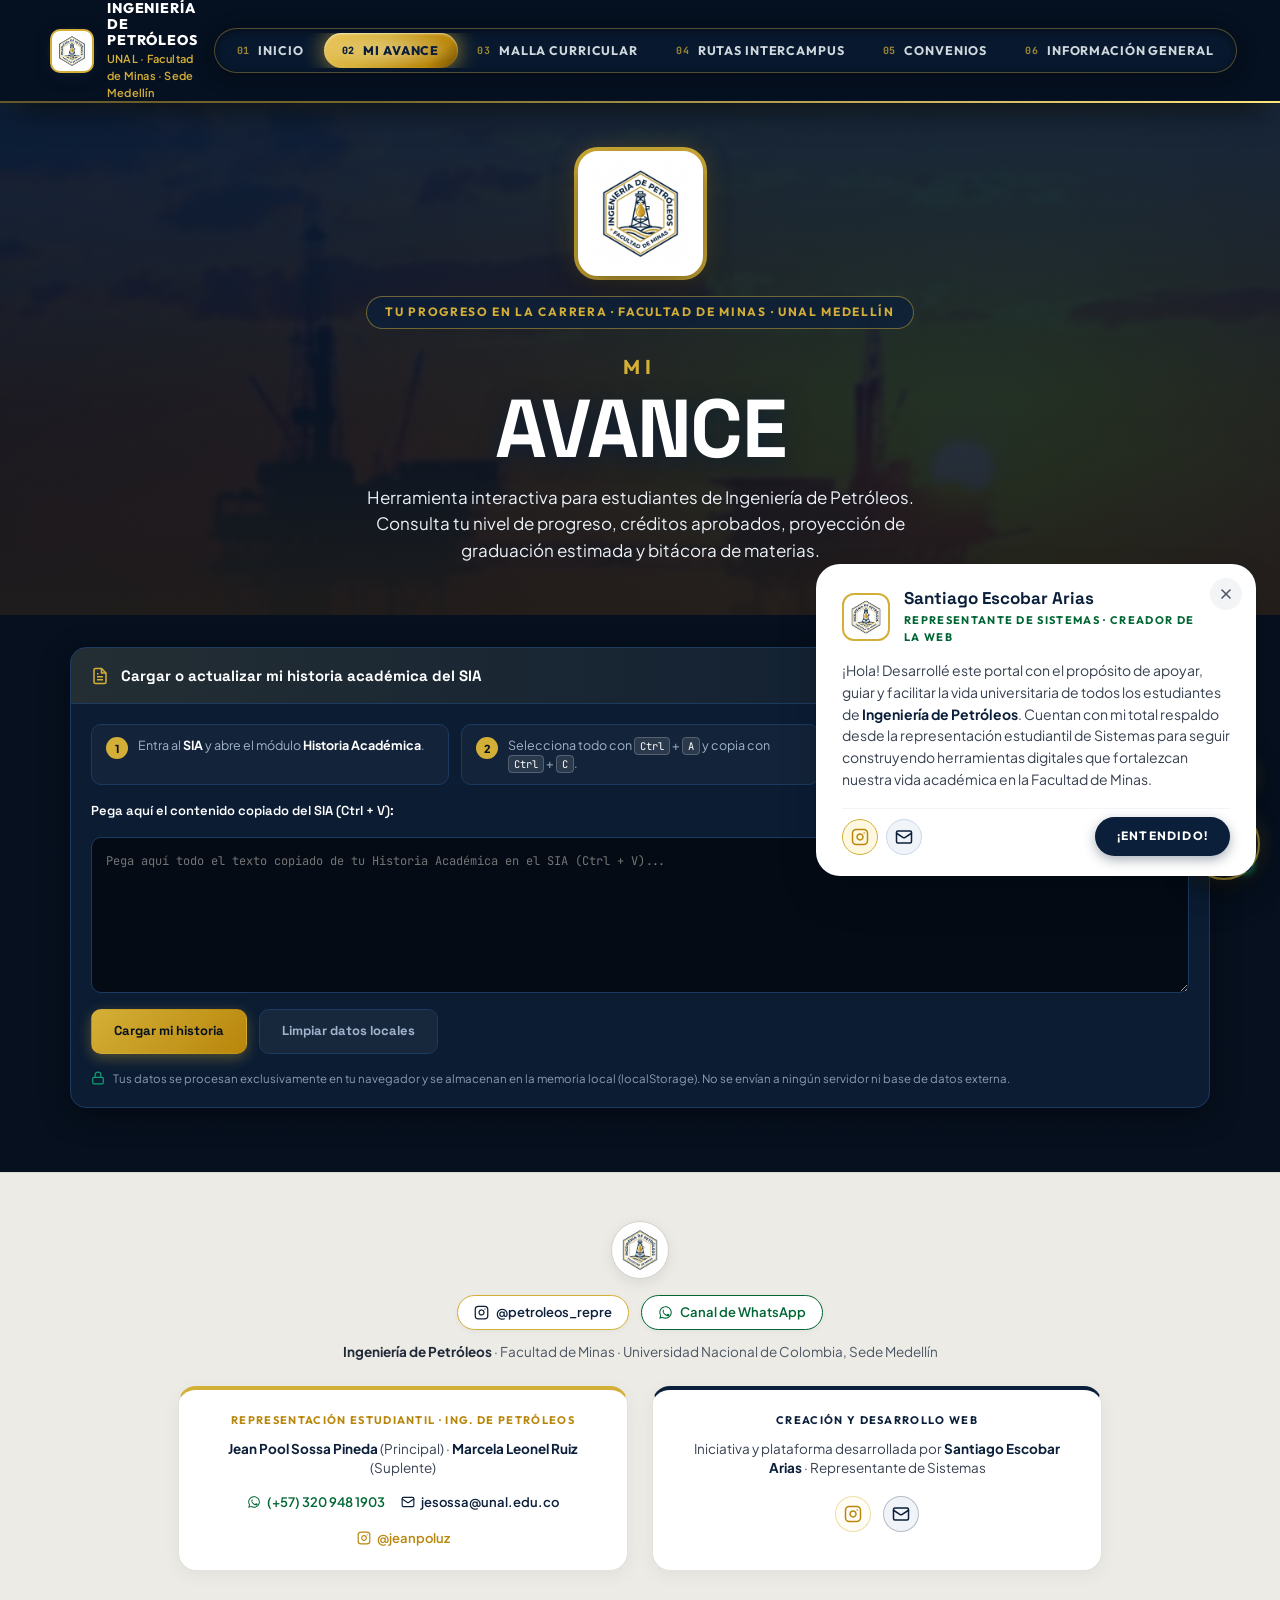
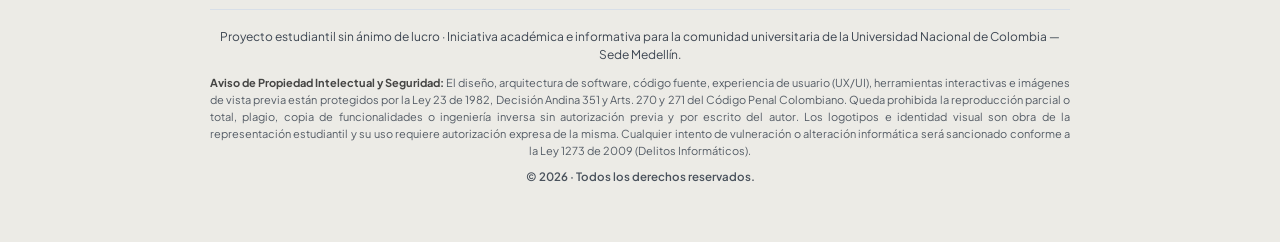
==== commit 72eb523b: "integración sofIA" ====
--- a/avance.html
+++ b/avance.html
@@ -16,6 +16,8 @@
   <link rel="stylesheet" href="https://fonts.googleapis.com/css2?family=Space+Grotesk:wght@500;600;700&family=Outfit:wght@400;500;600;700;800;900&family=Plus+Jakarta+Sans:ital,wght@0,400;0,500;0,600;0,700;0,800;1,400;1,600&family=JetBrains+Mono:wght@500;700&display=swap">
   <link rel="stylesheet" href="css/base.css">
   <link rel="stylesheet" href="css/avance.css">
+  <link rel="stylesheet" href="css/sofia.css">
+  <script src="js/sofia.js" defer></script>
 </head>
 <body data-pagina="avance">
 
--- a/css/sofia.css
+++ b/css/sofia.css
@@ -0,0 +1,689 @@
+/* ==============================================================================
+   PORTAL WEB OFICIAL · INGENIERÍA DE PETRÓLEOS · UNAL SEDE MEDELLÍN
+   Arquitectura de software, maquetación y desarrollo integral por:
+   Santiago Escobar Arias · Representante Estudiantil de Sistemas e Informática
+   Canales Oficiales e Información de Ingeniería de Petróleos:
+   Facultad de Minas — Universidad Nacional de Colombia, Sede Medellín
+   ============================================================================== */
+
+/* ---------- sofIA: Asistente Virtual Inteligente de Petróleos UNAL ---------- */
+
+:root {
+  --sofia-petroleo-principal: #0B1F3A;
+  --sofia-dorado-acento: #D4AF37;
+  --sofia-ambar-vibrante: #F59E0B;
+  --sofia-oro-claro: #E6C65A;
+  --sofia-verde-minas: #006633;
+  --sofia-azul-acero: #1A3E6D;
+  --sofia-fondo-tarjeta: rgba(8, 20, 38, 0.96);
+  --sofia-fondo-chat: rgba(6, 15, 29, 0.94);
+  --sofia-borde: rgba(212, 175, 55, 0.35);
+  --sofia-brillo: rgba(212, 175, 55, 0.22);
+  --sofia-texto: #FFFFFF;
+  --sofia-texto-suave: #CBD5E1;
+  --sofia-sombra: 0 20px 50px rgba(0, 0, 0, 0.7);
+}
+
+/* ==========================================================================
+   1. BOTÓN FLOTANTE (TRIGGER)
+   ========================================================================== */
+
+.sofia-flotante-wrap {
+  position: fixed;
+  bottom: 24px;
+  right: 24px;
+  z-index: 999;
+  display: flex;
+  flex-direction: column;
+  align-items: flex-end;
+  gap: 10px;
+  pointer-events: none;
+}
+
+.sofia-flotante-wrap > * {
+  pointer-events: auto;
+}
+
+/* Tooltip / Globo de bienvenida inicial */
+.sofia-globo-bienvenida {
+  display: flex;
+  align-items: center;
+  gap: 10px;
+  background: rgba(11, 31, 58, 0.95);
+  border: 1px solid var(--sofia-borde);
+  backdrop-filter: blur(12px);
+  padding: 8px 14px 8px 16px;
+  border-radius: 999px;
+  box-shadow: 0 10px 30px rgba(0, 0, 0, 0.45), 0 0 16px var(--sofia-brillo);
+  color: var(--sofia-texto);
+  font-family: var(--letra-texto, 'Plus Jakarta Sans', sans-serif);
+  font-size: 13px;
+  line-height: 1.25;
+  cursor: pointer;
+  animation: sofiaGloboEntrar 0.4s cubic-bezier(0.16, 1, 0.3, 1);
+  transition: transform 0.2s, background 0.2s;
+  max-width: 290px;
+}
+
+.sofia-globo-bienvenida:hover {
+  transform: translateY(-2px);
+  background: rgba(18, 45, 82, 0.98);
+}
+
+.sofia-globo-texto strong {
+  color: var(--sofia-dorado-acento);
+  font-weight: 600;
+}
+
+.sofia-globo-cerrar {
+  background: none;
+  border: none;
+  color: var(--sofia-texto-suave);
+  cursor: pointer;
+  padding: 2px 4px;
+  font-size: 14px;
+  line-height: 1;
+  opacity: 0.7;
+  transition: opacity 0.2s, color 0.2s;
+}
+
+.sofia-globo-cerrar:hover {
+  opacity: 1;
+  color: #ffffff;
+}
+
+/* Botón principal circular */
+.sofia-boton {
+  position: relative;
+  width: 64px;
+  height: 64px;
+  border-radius: 50%;
+  border: 2px solid var(--sofia-dorado-acento);
+  background: radial-gradient(circle at 35% 35%, #1A3E6D 0%, #0B1F3A 65%, #05101E 100%);
+  color: #ffffff;
+  cursor: pointer;
+  padding: 0;
+  display: flex;
+  align-items: center;
+  justify-content: center;
+  box-shadow: 0 12px 28px rgba(0, 0, 0, 0.55), 0 0 24px rgba(212, 175, 55, 0.3);
+  transition: transform 0.25s cubic-bezier(0.34, 1.56, 0.64, 1), box-shadow 0.25s ease;
+  overflow: visible;
+}
+
+.sofia-boton:hover {
+  transform: scale(1.08);
+  box-shadow: 0 16px 36px rgba(0, 0, 0, 0.65), 0 0 32px rgba(212, 175, 55, 0.5);
+  border-color: var(--sofia-oro-claro);
+}
+
+.sofia-boton:active {
+  transform: scale(0.96);
+}
+
+/* Halo radar pulsante */
+.sofia-boton__halo {
+  position: absolute;
+  inset: -6px;
+  border-radius: 50%;
+  border: 2px solid var(--sofia-dorado-acento);
+  opacity: 0.6;
+  animation: sofiaRadarHalo 2.6s cubic-bezier(0.25, 0.46, 0.45, 0.94) infinite;
+  pointer-events: none;
+}
+
+/* Indicador de estado en línea */
+.sofia-boton__badge {
+  position: absolute;
+  bottom: 2px;
+  right: 2px;
+  width: 14px;
+  height: 14px;
+  border-radius: 50%;
+  background: #10B981;
+  border: 2.5px solid #0B1F3A;
+  box-shadow: 0 0 8px #10B981;
+}
+
+/* Avatar SVG dentro del botón */
+.sofia-avatar-svg {
+  width: 44px;
+  height: 44px;
+  display: block;
+  filter: drop-shadow(0 2px 6px rgba(0, 0, 0, 0.5));
+  transition: transform 0.3s ease;
+}
+
+.sofia-boton:hover .sofia-avatar-svg {
+  transform: scale(1.05);
+}
+
+/* ==========================================================================
+   2. VENTANA DE CHAT (MODAL INTERACTIVO)
+   ========================================================================== */
+
+.sofia-ventana {
+  position: fixed;
+  bottom: 98px;
+  right: 24px;
+  width: 410px;
+  max-width: calc(100vw - 32px);
+  height: min(640px, calc(100vh - 120px));
+  background: var(--sofia-fondo-tarjeta);
+  border: 1.5px solid var(--sofia-borde);
+  border-radius: 22px;
+  box-shadow: var(--sofia-sombra), 0 0 30px rgba(212, 175, 55, 0.15);
+  backdrop-filter: blur(18px);
+  -webkit-backdrop-filter: blur(18px);
+  z-index: 1000;
+  display: flex;
+  flex-direction: column;
+  overflow: hidden;
+  font-family: var(--letra-texto, 'Plus Jakarta Sans', sans-serif);
+  transform-origin: bottom right;
+  opacity: 0;
+  visibility: hidden;
+  transform: scale(0.7) translateY(40px);
+  transition: opacity 0.28s cubic-bezier(0.16, 1, 0.3, 1),
+              transform 0.28s cubic-bezier(0.16, 1, 0.3, 1),
+              visibility 0.28s;
+  pointer-events: none;
+}
+
+.sofia-ventana.is-abierta {
+  opacity: 1;
+  visibility: visible;
+  transform: scale(1) translateY(0);
+  pointer-events: auto;
+}
+
+/* Encabezado */
+.sofia-cabecera {
+  display: flex;
+  align-items: center;
+  justify-content: space-between;
+  padding: 14px 18px;
+  background: linear-gradient(135deg, rgba(11, 31, 58, 0.95), rgba(14, 43, 80, 0.9));
+  border-bottom: 1px solid var(--sofia-borde);
+  gap: 12px;
+}
+
+.sofia-cabecera__identidad {
+  display: flex;
+  align-items: center;
+  gap: 12px;
+  min-width: 0;
+}
+
+.sofia-cabecera__avatar-wrap {
+  position: relative;
+  width: 42px;
+  height: 42px;
+  border-radius: 50%;
+  border: 1.5px solid var(--sofia-dorado-acento);
+  background: radial-gradient(circle at 35% 35%, #1A3E6D, #0B1F3A);
+  display: flex;
+  align-items: center;
+  justify-content: center;
+  flex-shrink: 0;
+  box-shadow: 0 0 12px rgba(212, 175, 55, 0.35);
+}
+
+.sofia-cabecera__avatar-wrap .sofia-avatar-svg {
+  width: 32px;
+  height: 32px;
+}
+
+.sofia-cabecera__datos {
+  display: flex;
+  flex-direction: column;
+  min-width: 0;
+}
+
+.sofia-cabecera__nombre-wrap {
+  display: flex;
+  align-items: center;
+  gap: 6px;
+}
+
+.sofia-cabecera__nombre {
+  font-family: var(--letra-titulos, 'Outfit', sans-serif);
+  font-weight: 800;
+  font-size: 17px;
+  color: #ffffff;
+  letter-spacing: -0.3px;
+  margin: 0;
+}
+
+.sofia-cabecera__tag {
+  font-size: 10px;
+  font-weight: 700;
+  padding: 1px 6px;
+  border-radius: 4px;
+  background: rgba(212, 175, 55, 0.22);
+  border: 1px solid rgba(212, 175, 55, 0.45);
+  color: var(--sofia-dorado-acento);
+  text-transform: uppercase;
+  letter-spacing: 0.5px;
+}
+
+.sofia-cabecera__estado {
+  display: flex;
+  align-items: center;
+  gap: 5px;
+  font-size: 11.5px;
+  color: var(--sofia-texto-suave);
+  margin-top: 1px;
+}
+
+.sofia-cabecera__punto-estado {
+  width: 7px;
+  height: 7px;
+  border-radius: 50%;
+  background: #10B981;
+  box-shadow: 0 0 6px #10B981;
+}
+
+.sofia-cabecera__acciones {
+  display: flex;
+  align-items: center;
+  gap: 4px;
+}
+
+.sofia-btn-icono {
+  background: none;
+  border: none;
+  width: 32px;
+  height: 32px;
+  border-radius: 8px;
+  color: var(--sofia-texto-suave);
+  cursor: pointer;
+  display: flex;
+  align-items: center;
+  justify-content: center;
+  transition: background 0.2s, color 0.2s, transform 0.15s;
+}
+
+.sofia-btn-icono:hover {
+  background: rgba(212, 175, 55, 0.15);
+  color: #ffffff;
+  transform: scale(1.05);
+}
+
+.sofia-btn-icono:active {
+  transform: scale(0.95);
+}
+
+/* ==========================================================================
+   3. CUERPO DE MENSAJES (CONVERSACIÓN)
+   ========================================================================== */
+
+.sofia-mensajes {
+  flex: 1;
+  overflow-y: auto;
+  padding: 16px;
+  display: flex;
+  flex-direction: column;
+  gap: 14px;
+  background: var(--sofia-fondo-chat);
+  scrollbar-width: thin;
+  scrollbar-color: rgba(212, 175, 55, 0.3) transparent;
+}
+
+.sofia-mensajes::-webkit-scrollbar {
+  width: 6px;
+}
+
+.sofia-mensajes::-webkit-scrollbar-thumb {
+  background: rgba(212, 175, 55, 0.3);
+  border-radius: 4px;
+}
+
+.sofia-mensajes::-webkit-scrollbar-track {
+  background: transparent;
+}
+
+/* Filas de mensaje */
+.sofia-mensaje-fila {
+  display: flex;
+  gap: 10px;
+  max-width: 90%;
+  animation: sofiaMensajeAparecer 0.25s ease-out;
+}
+
+.sofia-mensaje-fila--bot {
+  align-self: flex-start;
+}
+
+.sofia-mensaje-fila--usuario {
+  align-self: flex-end;
+  flex-direction: row-reverse;
+}
+
+.sofia-mensaje-avatar {
+  width: 28px;
+  height: 28px;
+  border-radius: 50%;
+  border: 1px solid var(--sofia-dorado-acento);
+  background: #0B1F3A;
+  display: flex;
+  align-items: center;
+  justify-content: center;
+  flex-shrink: 0;
+  margin-top: 2px;
+  box-shadow: 0 2px 6px rgba(0, 0, 0, 0.3);
+}
+
+.sofia-mensaje-avatar .sofia-avatar-svg {
+  width: 20px;
+  height: 20px;
+}
+
+/* Burbujas de mensaje */
+.sofia-burbuja {
+  padding: 11px 14px;
+  border-radius: 14px;
+  font-size: 13.5px;
+  line-height: 1.5;
+  color: #ffffff !important;
+  word-break: break-word;
+}
+
+.sofia-mensaje-fila--bot .sofia-burbuja {
+  background: rgba(14, 38, 70, 0.95);
+  border: 1px solid rgba(212, 175, 55, 0.35);
+  border-top-left-radius: 4px;
+  box-shadow: 0 4px 14px rgba(0, 0, 0, 0.25);
+}
+
+.sofia-mensaje-fila--usuario .sofia-burbuja {
+  background: linear-gradient(135deg, #0B1F3A 0%, #1A3E6D 100%);
+  border: 1px solid rgba(212, 175, 55, 0.4);
+  color: #ffffff !important;
+  border-top-right-radius: 4px;
+  box-shadow: 0 4px 14px rgba(0, 0, 0, 0.3);
+}
+
+/* Formato dentro de la burbuja */
+.sofia-burbuja p {
+  margin: 0 0 8px 0;
+  color: #ffffff !important;
+}
+
+.sofia-burbuja p:last-child {
+  margin-bottom: 0;
+}
+
+.sofia-burbuja ul, .sofia-burbuja ol {
+  margin: 6px 0 8px 0;
+  padding-left: 18px;
+}
+
+.sofia-burbuja li {
+  margin-bottom: 4px;
+  color: #ffffff !important;
+}
+
+.sofia-burbuja strong {
+  color: var(--sofia-dorado-acento) !important;
+  font-weight: 600;
+}
+
+.sofia-burbuja a {
+  color: var(--sofia-oro-claro);
+  text-decoration: underline;
+  text-underline-offset: 2px;
+  font-weight: 500;
+  transition: color 0.15s;
+}
+
+.sofia-burbuja a:hover {
+  color: #ffffff;
+}
+
+.sofia-burbuja code {
+  background: rgba(0, 0, 0, 0.35);
+  border: 1px solid rgba(212, 175, 55, 0.25);
+  padding: 1px 5px;
+  border-radius: 4px;
+  font-family: var(--letra-mono, monospace);
+  font-size: 12px;
+  color: var(--sofia-dorado-acento);
+}
+
+.sofia-burbuja h3 {
+  font-size: 14px;
+  font-weight: 700;
+  color: #ffffff;
+  margin: 0 0 6px 0;
+}
+
+/* Sugerencias / Chips de acción rápida */
+.sofia-chips-contenedor {
+  display: flex;
+  flex-wrap: wrap;
+  gap: 6px;
+  margin-top: 10px;
+}
+
+.sofia-chip {
+  background: rgba(11, 31, 58, 0.7);
+  border: 1px solid rgba(212, 175, 55, 0.35);
+  color: var(--sofia-dorado-acento);
+  padding: 6px 11px;
+  border-radius: 999px;
+  font-size: 12px;
+  font-weight: 500;
+  cursor: pointer;
+  transition: all 0.2s ease;
+  font-family: var(--letra-texto, 'Plus Jakarta Sans', sans-serif);
+  line-height: 1.2;
+}
+
+.sofia-chip:hover {
+  background: rgba(212, 175, 55, 0.2);
+  border-color: var(--sofia-dorado-acento);
+  color: #ffffff;
+  transform: translateY(-1px);
+}
+
+.sofia-chip:active {
+  transform: translateY(0);
+}
+
+/* Indicador de escritura "sofIA está pensando…" */
+.sofia-escribiendo {
+  display: flex;
+  align-items: center;
+  gap: 4px;
+  padding: 8px 12px;
+}
+
+.sofia-escribiendo-punto {
+  width: 6px;
+  height: 6px;
+  border-radius: 50%;
+  background: var(--sofia-dorado-acento);
+  opacity: 0.4;
+  animation: sofiaPuntoOnda 1.4s infinite ease-in-out both;
+}
+
+.sofia-escribiendo-punto:nth-child(1) { animation-delay: -0.32s; }
+.sofia-escribiendo-punto:nth-child(2) { animation-delay: -0.16s; }
+
+/* ==========================================================================
+   4. FORMULARIO DE ENTRADA
+   ========================================================================== */
+
+.sofia-formulario {
+  display: flex;
+  align-items: center;
+  gap: 8px;
+  padding: 12px 14px;
+  background: rgba(11, 31, 58, 0.95);
+  border-top: 1px solid var(--sofia-borde);
+}
+
+.sofia-input {
+  flex: 1;
+  background: rgba(6, 17, 32, 0.85);
+  border: 1px solid rgba(212, 175, 55, 0.3);
+  border-radius: 12px;
+  padding: 10px 14px;
+  font-family: var(--letra-texto, 'Plus Jakarta Sans', sans-serif);
+  font-size: 13.5px;
+  color: #ffffff;
+  outline: none;
+  transition: border-color 0.2s, box-shadow 0.2s;
+}
+
+.sofia-input:focus {
+  border-color: var(--sofia-dorado-acento);
+  box-shadow: 0 0 10px rgba(212, 175, 55, 0.25);
+}
+
+.sofia-input::placeholder {
+  color: rgba(203, 213, 225, 0.5);
+}
+
+.sofia-btn-enviar {
+  width: 40px;
+  height: 40px;
+  border-radius: 10px;
+  border: 1px solid var(--sofia-dorado-acento);
+  background: linear-gradient(135deg, #D4AF37 0%, #B8860B 100%);
+  color: #061120;
+  cursor: pointer;
+  display: flex;
+  align-items: center;
+  justify-content: center;
+  flex-shrink: 0;
+  box-shadow: 0 4px 12px rgba(212, 175, 55, 0.3);
+  transition: transform 0.2s, box-shadow 0.2s, filter 0.2s;
+}
+
+.sofia-btn-enviar:hover {
+  transform: scale(1.06);
+  filter: brightness(1.1);
+  box-shadow: 0 6px 16px rgba(212, 175, 55, 0.45);
+}
+
+.sofia-btn-enviar:active {
+  transform: scale(0.95);
+}
+
+.sofia-btn-enviar svg {
+  width: 18px;
+  height: 18px;
+  display: block;
+}
+
+/* Pie legal diminuto */
+.sofia-pie-aviso {
+  padding: 6px 14px 8px;
+  text-align: center;
+  font-size: 10.5px;
+  color: rgba(203, 213, 225, 0.55);
+  background: rgba(11, 31, 58, 0.95);
+  border-top: none;
+  line-height: 1.2;
+}
+
+/* ==========================================================================
+   5. ANIMACIONES
+   ========================================================================== */
+
+@keyframes sofiaRadarHalo {
+  0% {
+    transform: scale(0.95);
+    opacity: 0.8;
+  }
+  50% {
+    transform: scale(1.28);
+    opacity: 0.2;
+  }
+  100% {
+    transform: scale(1.5);
+    opacity: 0;
+  }
+}
+
+@keyframes sofiaGloboEntrar {
+  from {
+    opacity: 0;
+    transform: translateY(8px) scale(0.95);
+  }
+  to {
+    opacity: 1;
+    transform: translateY(0) scale(1);
+  }
+}
+
+@keyframes sofiaVentanaEntrar {
+  from {
+    opacity: 0;
+    transform: scale(0.85) translateY(20px);
+  }
+  to {
+    opacity: 1;
+    transform: scale(1) translateY(0);
+  }
+}
+
+@keyframes sofiaMensajeAparecer {
+  from {
+    opacity: 0;
+    transform: translateY(6px);
+  }
+  to {
+    opacity: 1;
+    transform: translateY(0);
+  }
+}
+
+@keyframes sofiaPuntoOnda {
+  0%, 80%, 100% {
+    transform: scale(0.6);
+    opacity: 0.3;
+  }
+  40% {
+    transform: scale(1.1);
+    opacity: 1;
+  }
+}
+
+/* ==========================================================================
+   6. RESPONSIVE (MÓVILES)
+   ========================================================================== */
+
+@media (max-width: 640px) {
+  .sofia-flotante-wrap {
+    bottom: 16px;
+    right: 16px;
+  }
+
+  .sofia-ventana {
+    bottom: 84px;
+    right: 12px;
+    left: 12px;
+    width: auto;
+    height: 520px;
+    max-height: calc(100vh - 100px);
+    border-radius: 18px;
+  }
+
+  .sofia-boton {
+    width: 58px;
+    height: 58px;
+  }
+
+  .sofia-avatar-svg {
+    width: 40px;
+    height: 40px;
+  }
+
+  .sofia-globo-bienvenida {
+    max-width: calc(100vw - 110px);
+    font-size: 12px;
+  }
+}
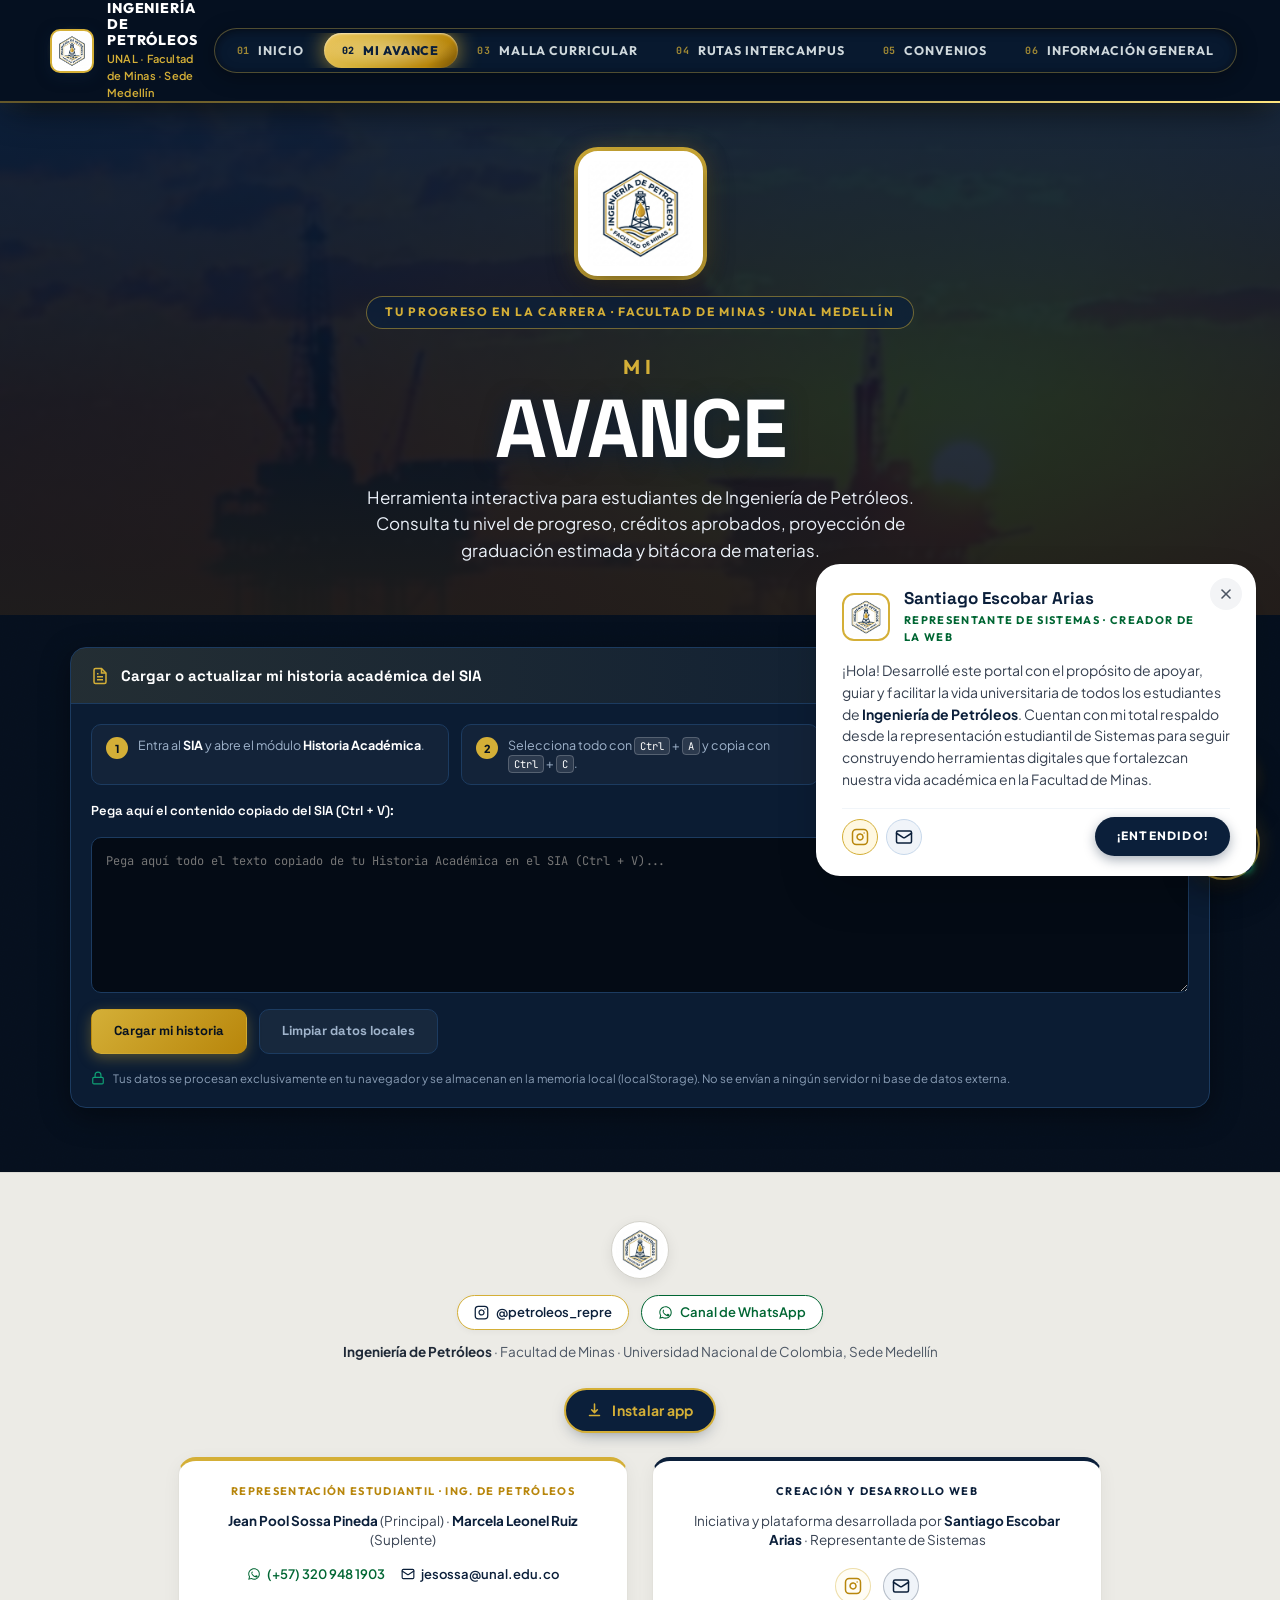
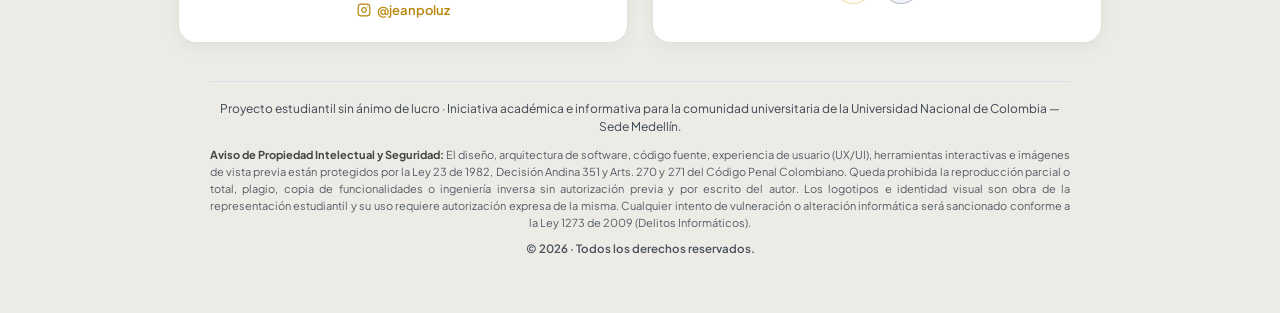
==== commit f4fae200: "boton de instalar" ====
--- a/avance.html
+++ b/avance.html
@@ -11,6 +11,11 @@
   <title>Mi Avance · Ingeniería de Petróleos UNAL Medellín</title>
   <meta name="description" content="Consulta tu nivel en la carrera de Ingeniería de Petróleos, tu proyección de graduación, créditos aprobados y materias cursadas a partir de tu historia académica del SIA.">
   <link rel="icon" type="image/png" href="img/logo-petroleos.png">
+  <link rel="manifest" href="manifest.webmanifest">
+  <meta name="theme-color" content="#0B1F3A">
+  <link rel="apple-touch-icon" href="img/app/apple-touch-icon.png">
+  <meta name="apple-mobile-web-app-capable" content="yes">
+  <meta name="apple-mobile-web-app-title" content="Petróleos UNAL">
   <link rel="preconnect" href="https://fonts.googleapis.com">
   <link rel="preconnect" href="https://fonts.gstatic.com" crossorigin>
   <link rel="stylesheet" href="https://fonts.googleapis.com/css2?family=Space+Grotesk:wght@500;600;700&family=Outfit:wght@400;500;600;700;800;900&family=Plus+Jakarta+Sans:ital,wght@0,400;0,500;0,600;0,700;0,800;1,400;1,600&family=JetBrains+Mono:wght@500;700&display=swap">
@@ -82,6 +87,7 @@
 
   <!-- SCRIPTS -->
   <script src="js/comun.js"></script>
+  <script src="js/instalar.js"></script>
   <script src="js/avance-lector.js"></script>
   <script src="js/avance.js"></script>
 </body>
--- a/css/base.css
+++ b/css/base.css
@@ -1415,3 +1415,36 @@
   margin: 0;
   opacity: 0.85;
 }
+
+/* =========================================================
+   Botón "Instalar app" y su ayuda
+   ========================================================= */
+.instalar-fila { display: flex; justify-content: center; margin-top: 14px; }
+.instalar-fila--portada { justify-content: flex-start; margin: 18px 0 4px; }
+.instalar-btn {
+  display: inline-flex; align-items: center; gap: 9px;
+  padding: 10px 20px; border: 2px solid var(--dorado-ambar); border-radius: 999px;
+  background: var(--azul-petroleo); color: var(--dorado-ambar);
+  font-family: var(--letra-texto); font-size: 14px; font-weight: 700; letter-spacing: .02em;
+  cursor: pointer; transition: background .15s, color .15s, transform .15s, box-shadow .15s;
+  box-shadow: 0 6px 18px -8px rgba(11, 31, 58, .6);
+}
+.instalar-btn svg { width: 17px; height: 17px; flex: none; }
+.instalar-btn:hover, .instalar-btn:focus-visible { background: var(--dorado-ambar); color: var(--azul-petroleo); transform: translateY(-1px); }
+.instalar-btn:focus-visible { outline: 3px solid var(--azul-petroleo); outline-offset: 3px; }
+
+.instalar-dialogo {
+  width: min(92vw, 420px); padding: 22px 24px; border: 2px solid var(--dorado-ambar); border-radius: 14px;
+  background: var(--azul-petroleo); color: #e8eef7;
+  box-shadow: 0 30px 80px -20px rgba(0, 0, 0, .7);
+}
+.instalar-dialogo::backdrop { background: rgba(5, 14, 28, .7); backdrop-filter: blur(3px); }
+.instalar-dialogo__etiqueta { margin: 0 0 6px; font-size: 12px; font-weight: 600; letter-spacing: .1em; text-transform: uppercase; color: var(--dorado-ambar); }
+.instalar-dialogo__titulo { margin: 0 0 12px; font-family: var(--letra-universidad); font-size: 22px; color: #fff; }
+.instalar-dialogo__pasos { margin: 0 0 16px; padding-left: 22px; display: grid; gap: 8px; font-size: 15px; line-height: 1.5; }
+.instalar-dialogo__pasos b { color: #fff; }
+.instalar-dialogo__cerrar {
+  width: 100%; padding: 11px; border: 2px solid var(--dorado-ambar); border-radius: 999px; background: transparent;
+  color: var(--dorado-ambar); font-family: var(--letra-texto); font-size: 14px; font-weight: 700; cursor: pointer;
+}
+.instalar-dialogo__cerrar:hover, .instalar-dialogo__cerrar:focus-visible { background: var(--dorado-ambar); color: var(--azul-petroleo); }
